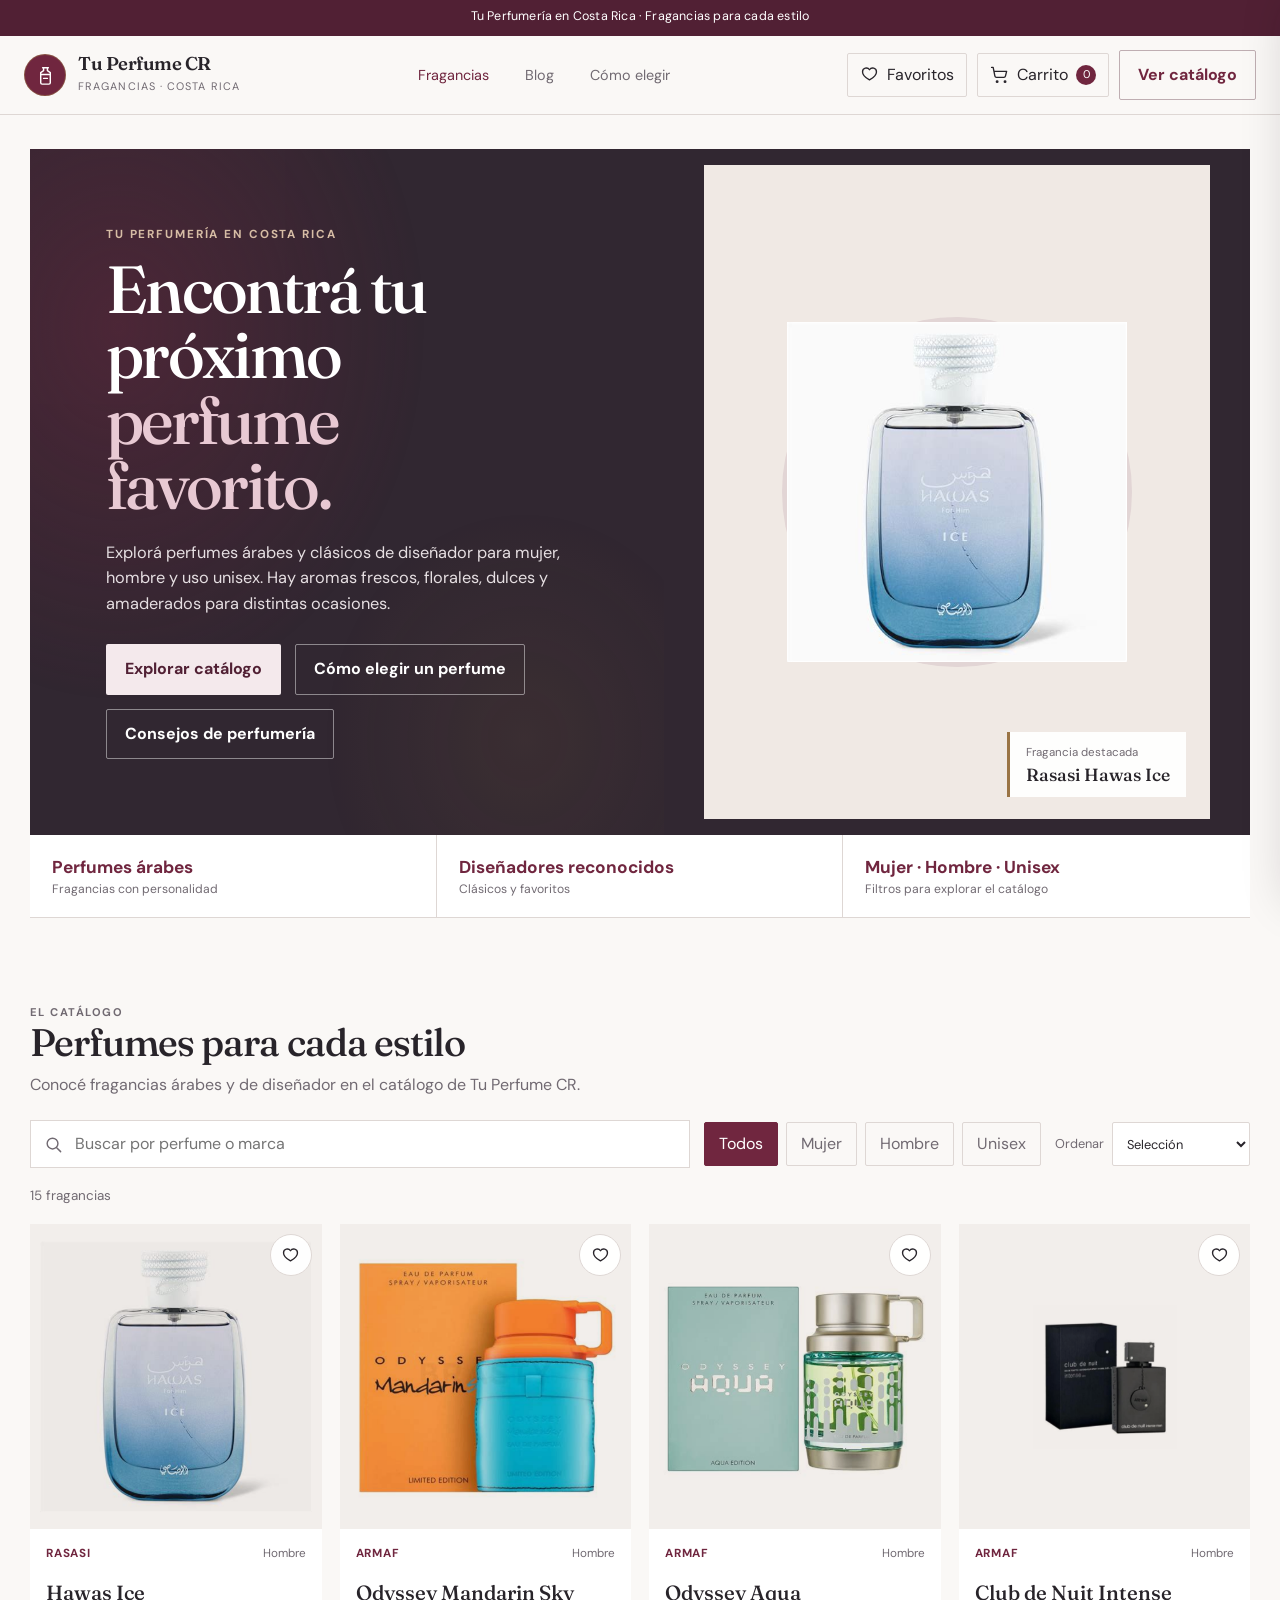
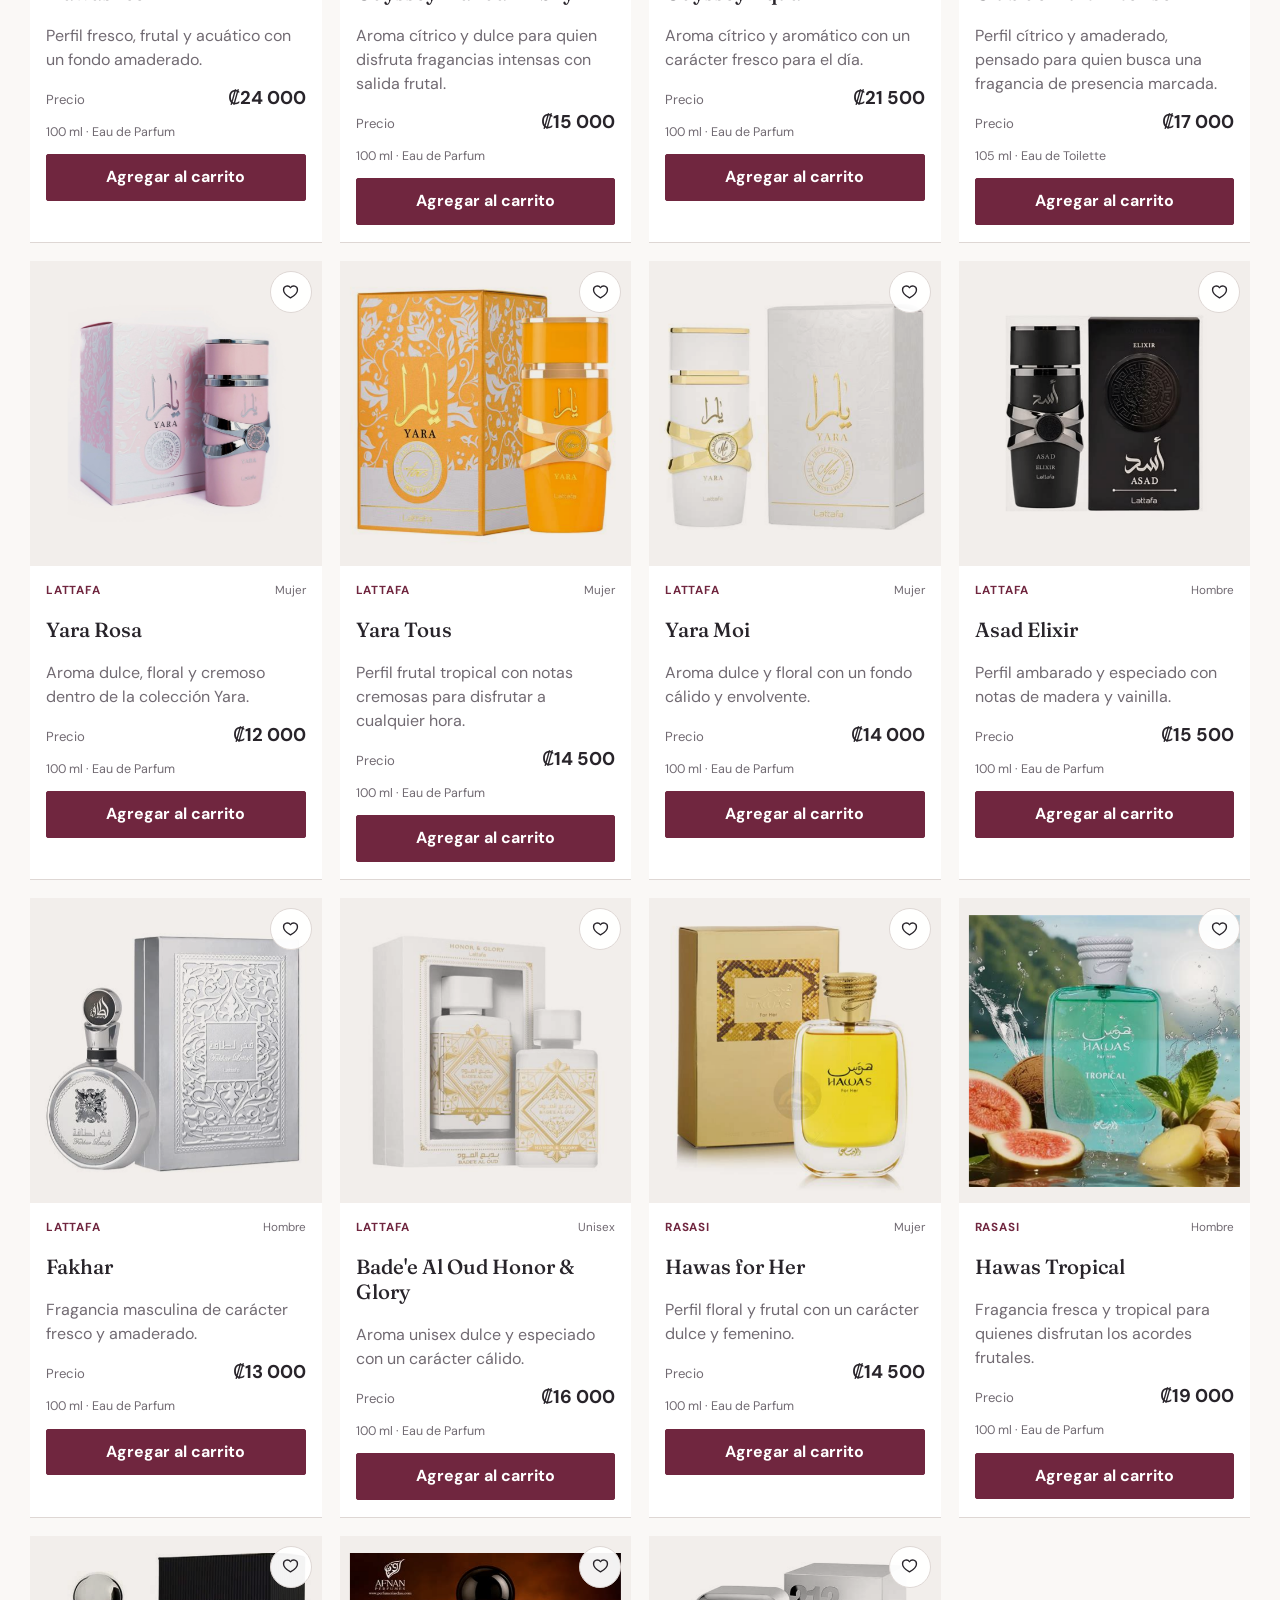
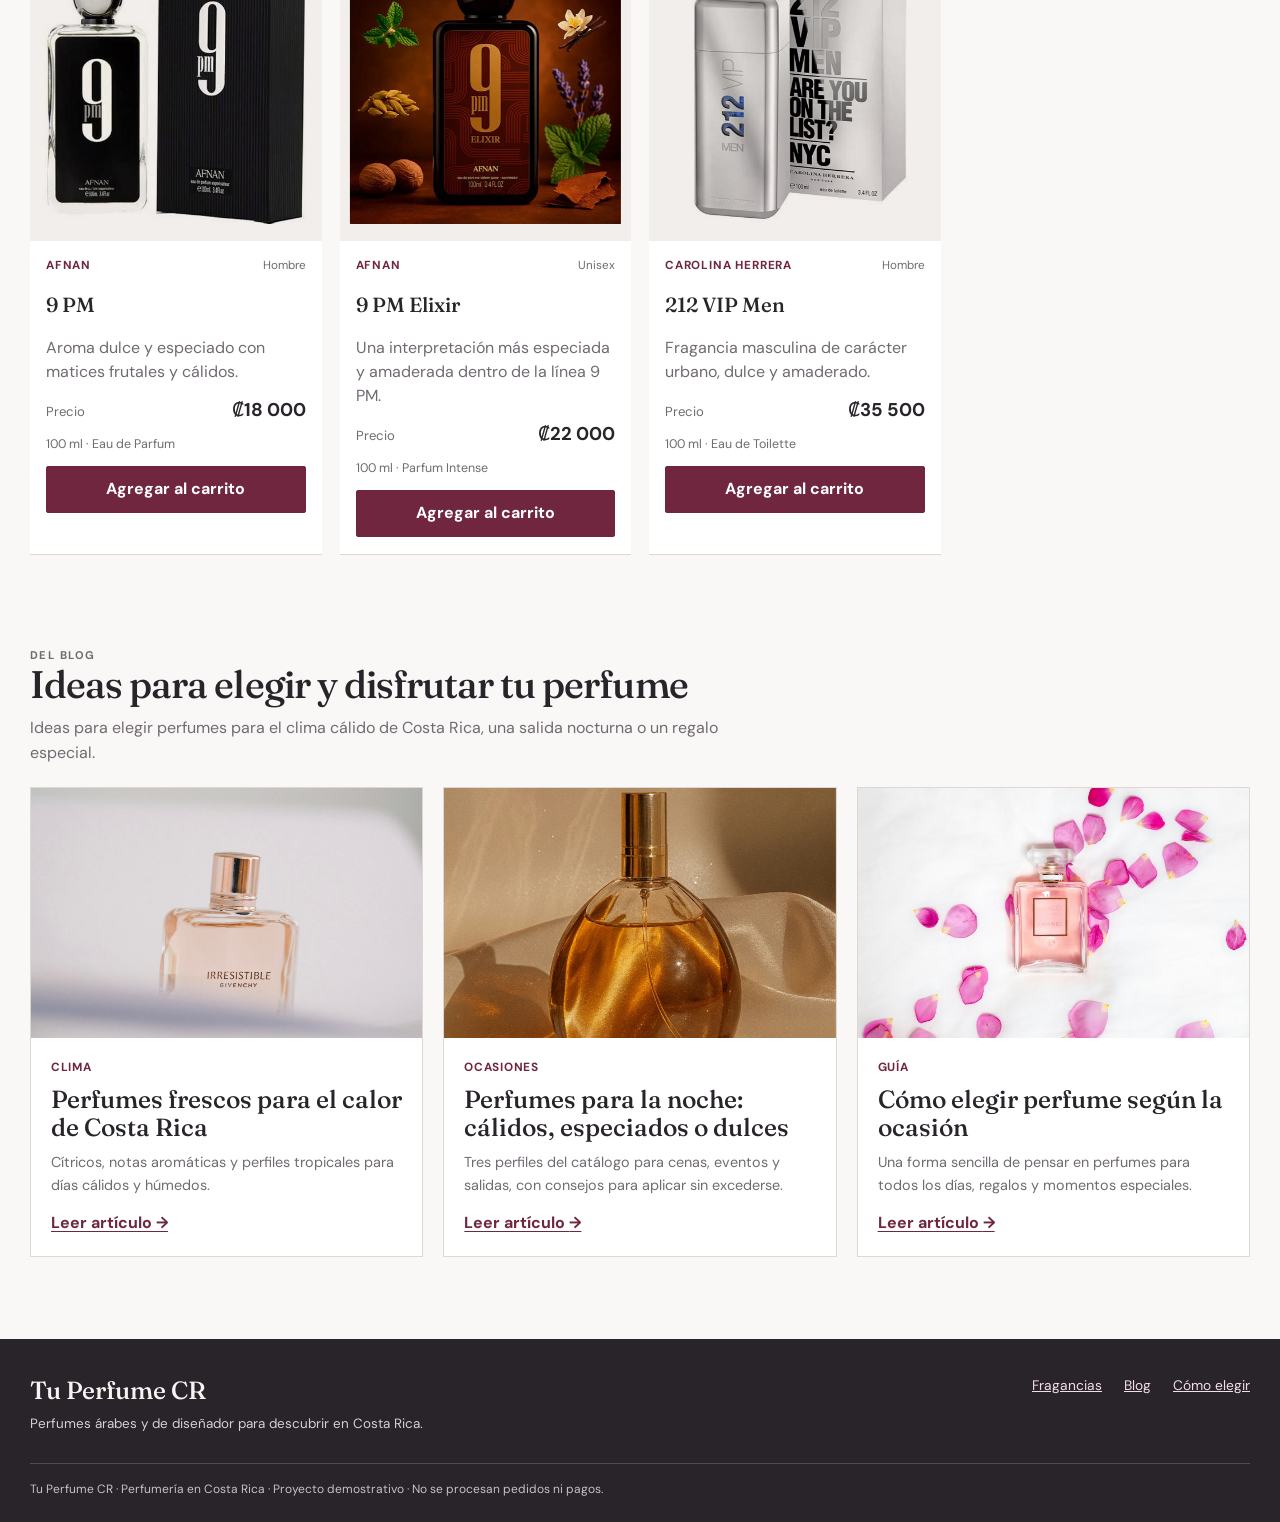
==== index.html @ ec6abf47 "Fix storefront dialog and cart interactions" ====
<!doctype html>
<html lang="es-CR">
<head>
  <meta charset="utf-8">
  <meta name="viewport" content="width=device-width, initial-scale=1">
  <meta name="theme-color" content="#312731">
  <meta name="description" content="Descubrí perfumes para mujer, hombre y unisex en Costa Rica. Explorá fragancias árabes y de diseñador para cada estilo y ocasión en Tu Perfume CR.">
  <meta name="robots" content="index,follow,max-image-preview:large">
  <link rel="canonical" href="https://tuperfumecr.labweb.top/">
  <link rel="icon" href="favicon.svg" type="image/svg+xml">
  <link rel="preconnect" href="https://fonts.googleapis.com">
  <link rel="preconnect" href="https://fonts.gstatic.com" crossorigin>
  <link rel="stylesheet" href="styles.css?v=20261019-6">
  <meta property="og:type" content="website">
  <meta property="og:locale" content="es_CR">
  <meta property="og:title" content="Perfumes en Costa Rica | Tu Perfume CR">
  <meta property="og:description" content="Descubrí perfumes árabes y de diseñador para mujer, hombre y unisex en Costa Rica.">
  <meta property="og:url" content="https://tuperfumecr.labweb.top/">
  <meta property="og:image" content="https://tuperfumecr.labweb.top/imagenes/perfumes/yara-rose.jpg">
  <meta name="twitter:card" content="summary_large_image">
  <title>Perfumes en Costa Rica | Tu Perfume CR — Perfumería</title>
  <script type="application/ld+json">
  {
    "@context": "https://schema.org",
    "@type": "WebSite",
    "name": "Tu Perfume CR",
    "url": "https://tuperfumecr.labweb.top/",
    "inLanguage": "es-CR",
    "description": "Catálogo de perfumes árabes y de diseñador para personas en Costa Rica."
  }
  </script>
</head>
<body>
<a class="skip-link" href="#mainContent">Saltar al contenido principal</a>
<div class="topbar">Tu Perfumería en Costa Rica · Fragancias para cada estilo</div>
<header class="site-header">
  <div class="header-inner">
    <a class="brand-lockup" href="index.html" aria-label="Tu Perfume CR, inicio">
      <span class="brand-mark" aria-hidden="true">
        <svg viewBox="0 0 24 24" fill="none" stroke="currentColor" stroke-width="1.5" stroke-linecap="round" stroke-linejoin="round"><path d="M9 4h6M10 4v3l-3 2v10.5c0 .8.7 1.5 1.5 1.5h7c.8 0 1.5-.7 1.5-1.5V9l-3-2V4"/><path d="M7 11h10M10 15h4"/></svg>
      </span>
      <span><span class="brand-name">Tu Perfume CR</span><span class="brand-caption">Fragancias · Costa Rica</span></span>
    </a>
    <nav class="main-nav" aria-label="Navegación principal">
      <a href="#catalogo" aria-current="page">Fragancias</a>
      <a href="#blog">Blog</a>
      <a href="guia.html">Cómo elegir</a>
    </nav>
    <div class="header-actions">
      <button class="icon-action" id="favoritesToggle" type="button" aria-label="Mostrar favoritos" aria-pressed="false" title="Mostrar favoritos" hidden>
        <svg viewBox="0 0 24 24" fill="none" stroke="currentColor" stroke-width="1.7" stroke-linecap="round" stroke-linejoin="round" aria-hidden="true"><path d="M20.8 8.7c0 5.1-8.8 10.1-8.8 10.1S3.2 13.8 3.2 8.7A4.8 4.8 0 0 1 12 6a4.8 4.8 0 0 1 8.8 2.7Z"/></svg>
        <span class="action-label">Favoritos</span>
      </button>
      <button class="icon-action" id="cartToggle" type="button" aria-label="Abrir carrito; 0 productos" aria-controls="cartDrawer" aria-expanded="false" hidden>
        <svg viewBox="0 0 24 24" fill="none" stroke="currentColor" stroke-width="1.7" stroke-linecap="round" stroke-linejoin="round" aria-hidden="true"><circle cx="9" cy="21" r="1"/><circle cx="19" cy="21" r="1"/><path d="M2 3h2l2.2 11.1a2 2 0 0 0 2 1.6h9.3a2 2 0 0 0 2-1.6L21 8H5"/></svg>
        <span class="action-label">Carrito</span><span class="cart-count" id="cartCount" aria-hidden="true">0</span>
      </button>
      <a class="button-outline header-catalog-link" href="#catalogo">Ver catálogo</a>
    </div>
  </div>
</header>

<main id="mainContent">
  <section class="hero container" aria-labelledby="heroTitle">
    <div class="hero-panel">
      <div class="hero-copy">
        <p class="eyebrow">Tu perfumería en Costa Rica</p>
        <h1 id="heroTitle">Encontrá tu próximo <span>perfume favorito.</span></h1>
        <p class="hero-description">Explorá perfumes árabes y clásicos de diseñador para mujer, hombre y uso unisex. Hay aromas frescos, florales, dulces y amaderados para distintas ocasiones.</p>
        <div class="hero-actions">
          <a class="button-primary" href="#catalogo">Explorar catálogo</a>
          <a class="button-quiet" href="guia.html">Cómo elegir un perfume</a>
          <a class="button-quiet" href="#blog">Consejos de perfumería</a>
        </div>
      </div>
      <figure class="hero-image">
        <img src="imagenes/perfumes/hawas-ice.jpg" alt="Frasco de perfume Rasasi Hawas Ice" width="680" height="714" fetchpriority="high">
        <figcaption><span>Fragancia destacada</span><strong>Rasasi Hawas Ice</strong></figcaption>
      </figure>
    </div>
    <div class="hero-facts" aria-label="Tipos de fragancias">
      <div class="hero-fact"><strong>Perfumes árabes</strong><span>Fragancias con personalidad</span></div>
      <div class="hero-fact"><strong>Diseñadores reconocidos</strong><span>Clásicos y favoritos</span></div>
      <div class="hero-fact"><strong>Mujer · Hombre · Unisex</strong><span>Filtros para explorar el catálogo</span></div>
    </div>
  </section>

  <section class="catalog container" id="catalogo" aria-labelledby="catalogTitle">
    <div class="section-heading">
      <div>
        <p class="section-kicker">El catálogo</p>
          <h2 id="catalogTitle">Perfumes para cada estilo</h2>
          <p>Conocé fragancias árabes y de diseñador en el catálogo de Tu Perfume CR.</p>
      </div>
    </div>
    <div class="catalog-controls" id="catalogControls" hidden>
      <label class="search-wrap" for="productSearch">
        <svg viewBox="0 0 24 24" fill="none" stroke="currentColor" stroke-width="1.8" stroke-linecap="round" aria-hidden="true"><circle cx="10.8" cy="10.8" r="6.8"/><path d="m16 16 5 5"/></svg>
        <input id="productSearch" type="search" autocomplete="off" placeholder="Buscar por perfume o marca">
      </label>
      <div class="filter-list" id="categoryFilters" role="group" aria-label="Filtrar por categoría">
        <button class="filter-button" type="button" data-category="Todos" aria-pressed="true">Todos</button>
        <button class="filter-button" type="button" data-category="Mujer" aria-pressed="false">Mujer</button>
        <button class="filter-button" type="button" data-category="Hombre" aria-pressed="false">Hombre</button>
        <button class="filter-button" type="button" data-category="Unisex" aria-pressed="false">Unisex</button>
      </div>
      <label class="sort-wrap" for="productSort">Ordenar
        <select id="productSort">
          <option value="featured">Selección</option>
          <option value="name">Nombre A–Z</option>
        </select>
      </label>
    </div>
    <p class="product-count" id="productCount" role="status" aria-live="polite" aria-atomic="true" tabindex="-1">15 fragancias</p>
    <div class="products-grid" id="productsGrid" aria-busy="false">
      <!-- El catálogo está disponible en el HTML inicial para carga rápida e indexación. -->
      <article class="product-card">
        <div class="product-visual">
          <img class="product-image" src="imagenes/perfumes/hawas-ice.jpg" alt="Perfume Hawas Ice de Rasasi" width="680" height="714" loading="lazy" decoding="async">
        </div>
        <div class="product-body">
          <div class="product-meta"><span class="product-brand">Rasasi</span><span>Hombre</span></div>
          <h3 class="product-name-static">Hawas Ice</h3>
          <p class="product-description">Perfil fresco, frutal y acuático con un fondo amaderado.</p>
          <p class="product-price"><span>Precio</span><strong>₡24 000</strong></p>

          <p class="product-spec">100 ml · Eau de Parfum</p>
        </div>
      </article>
      <article class="product-card">
        <div class="product-visual">
          <img class="product-image" src="imagenes/perfumes/odyssey-mandarin-sky.jpg" alt="Perfume Odyssey Mandarin Sky de Armaf" width="680" height="714" loading="lazy" decoding="async">
        </div>
        <div class="product-body">
          <div class="product-meta"><span class="product-brand">Armaf</span><span>Hombre</span></div>
          <h3 class="product-name-static">Odyssey Mandarin Sky</h3>
          <p class="product-description">Aroma cítrico y dulce para quien disfruta fragancias intensas con salida frutal.</p>
          <p class="product-price"><span>Precio</span><strong>₡15 000</strong></p>

          <p class="product-spec">100 ml · Eau de Parfum</p>
        </div>
      </article>
      <article class="product-card">
        <div class="product-visual">
          <img class="product-image" src="imagenes/perfumes/odyssey-aqua.jpg" alt="Perfume Odyssey Aqua de Armaf" width="680" height="714" loading="lazy" decoding="async">
        </div>
        <div class="product-body">
          <div class="product-meta"><span class="product-brand">Armaf</span><span>Hombre</span></div>
          <h3 class="product-name-static">Odyssey Aqua</h3>
          <p class="product-description">Aroma cítrico y aromático con un carácter fresco para el día.</p>
          <p class="product-price"><span>Precio</span><strong>₡21 500</strong></p>

          <p class="product-spec">100 ml · Eau de Parfum</p>
        </div>
      </article>
      <article class="product-card">
        <div class="product-visual">
          <img class="product-image" src="imagenes/perfumes/club-de-nuit-intense.jpg" alt="Perfume Club de Nuit Intense de Armaf" width="680" height="714" loading="lazy" decoding="async">
        </div>
        <div class="product-body">
          <div class="product-meta"><span class="product-brand">Armaf</span><span>Hombre</span></div>
          <h3 class="product-name-static">Club de Nuit Intense</h3>
          <p class="product-description">Perfil cítrico y amaderado, pensado para quien busca una fragancia de presencia marcada.</p>
          <p class="product-price"><span>Precio</span><strong>₡17 000</strong></p>

          <p class="product-spec">105 ml · Eau de Toilette</p>
        </div>
      </article>
      <article class="product-card">
        <div class="product-visual">
          <img class="product-image" src="imagenes/perfumes/yara-rose.jpg" alt="Perfume Yara Rosa de Lattafa" width="680" height="714" loading="lazy" decoding="async">
        </div>
        <div class="product-body">
          <div class="product-meta"><span class="product-brand">Lattafa</span><span>Mujer</span></div>
          <h3 class="product-name-static">Yara Rosa</h3>
          <p class="product-description">Aroma dulce, floral y cremoso dentro de la colección Yara.</p>
          <p class="product-price"><span>Precio</span><strong>₡12 000</strong></p>

          <p class="product-spec">100 ml · Eau de Parfum</p>
        </div>
      </article>
      <article class="product-card">
        <div class="product-visual">
          <img class="product-image" src="imagenes/perfumes/yara-tous.jpg" alt="Perfume Yara Tous de Lattafa" width="680" height="714" loading="lazy" decoding="async">
        </div>
        <div class="product-body">
          <div class="product-meta"><span class="product-brand">Lattafa</span><span>Mujer</span></div>
          <h3 class="product-name-static">Yara Tous</h3>
          <p class="product-description">Perfil frutal tropical con notas cremosas para disfrutar a cualquier hora.</p>
          <p class="product-price"><span>Precio</span><strong>₡14 500</strong></p>

          <p class="product-spec">100 ml · Eau de Parfum</p>
        </div>
      </article>
      <article class="product-card">
        <div class="product-visual">
          <img class="product-image" src="imagenes/perfumes/yara-moi.jpg" alt="Perfume Yara Moi de Lattafa" width="680" height="714" loading="lazy" decoding="async">
        </div>
        <div class="product-body">
          <div class="product-meta"><span class="product-brand">Lattafa</span><span>Mujer</span></div>
          <h3 class="product-name-static">Yara Moi</h3>
          <p class="product-description">Aroma dulce y floral con un fondo cálido y envolvente.</p>
          <p class="product-price"><span>Precio</span><strong>₡14 000</strong></p>

          <p class="product-spec">100 ml · Eau de Parfum</p>
        </div>
      </article>
      <article class="product-card">
        <div class="product-visual">
          <img class="product-image" src="imagenes/perfumes/asad-elixir.jpg" alt="Perfume Asad Elixir de Lattafa" width="680" height="714" loading="lazy" decoding="async">
        </div>
        <div class="product-body">
          <div class="product-meta"><span class="product-brand">Lattafa</span><span>Hombre</span></div>
          <h3 class="product-name-static">Asad Elixir</h3>
          <p class="product-description">Perfil ambarado y especiado con notas de madera y vainilla.</p>
          <p class="product-price"><span>Precio</span><strong>₡15 500</strong></p>

          <p class="product-spec">100 ml · Eau de Parfum</p>
        </div>
      </article>
      <article class="product-card">
        <div class="product-visual">
          <img class="product-image" src="imagenes/perfumes/fakhar-black.jpg" alt="Perfume Fakhar de Lattafa" width="680" height="714" loading="lazy" decoding="async">
        </div>
        <div class="product-body">
          <div class="product-meta"><span class="product-brand">Lattafa</span><span>Hombre</span></div>
          <h3 class="product-name-static">Fakhar</h3>
          <p class="product-description">Fragancia masculina de carácter fresco y amaderado.</p>
          <p class="product-price"><span>Precio</span><strong>₡13 000</strong></p>

          <p class="product-spec">100 ml · Eau de Parfum</p>
        </div>
      </article>
      <article class="product-card">
        <div class="product-visual">
          <img class="product-image" src="imagenes/perfumes/honor-and-glory.jpg" alt="Perfume Bade&#x27;e Al Oud Honor &amp; Glory de Lattafa" width="680" height="714" loading="lazy" decoding="async">
        </div>
        <div class="product-body">
          <div class="product-meta"><span class="product-brand">Lattafa</span><span>Unisex</span></div>
          <h3 class="product-name-static">Bade&#x27;e Al Oud Honor &amp; Glory</h3>
          <p class="product-description">Aroma unisex dulce y especiado con un carácter cálido.</p>
          <p class="product-price"><span>Precio</span><strong>₡16 000</strong></p>

          <p class="product-spec">100 ml · Eau de Parfum</p>
        </div>
      </article>
      <article class="product-card">
        <div class="product-visual">
          <img class="product-image" src="imagenes/perfumes/hawas-for-her.jpg" alt="Perfume Hawas for Her de Rasasi" width="680" height="714" loading="lazy" decoding="async">
        </div>
        <div class="product-body">
          <div class="product-meta"><span class="product-brand">Rasasi</span><span>Mujer</span></div>
          <h3 class="product-name-static">Hawas for Her</h3>
          <p class="product-description">Perfil floral y frutal con un carácter dulce y femenino.</p>
          <p class="product-price"><span>Precio</span><strong>₡14 500</strong></p>

          <p class="product-spec">100 ml · Eau de Parfum</p>
        </div>
      </article>
      <article class="product-card">
        <div class="product-visual">
          <img class="product-image" src="imagenes/perfumes/hawas-tropical.jpg" alt="Perfume Hawas Tropical de Rasasi" width="680" height="714" loading="lazy" decoding="async">
        </div>
        <div class="product-body">
          <div class="product-meta"><span class="product-brand">Rasasi</span><span>Hombre</span></div>
          <h3 class="product-name-static">Hawas Tropical</h3>
          <p class="product-description">Fragancia fresca y tropical para quienes disfrutan los acordes frutales.</p>
          <p class="product-price"><span>Precio</span><strong>₡19 000</strong></p>

          <p class="product-spec">100 ml · Eau de Parfum</p>
        </div>
      </article>
      <article class="product-card">
        <div class="product-visual">
          <img class="product-image" src="imagenes/perfumes/afnan-9pm.jpg" alt="Perfume 9 PM de Afnan" width="680" height="714" loading="lazy" decoding="async">
        </div>
        <div class="product-body">
          <div class="product-meta"><span class="product-brand">Afnan</span><span>Hombre</span></div>
          <h3 class="product-name-static">9 PM</h3>
          <p class="product-description">Aroma dulce y especiado con matices frutales y cálidos.</p>
          <p class="product-price"><span>Precio</span><strong>₡18 000</strong></p>

          <p class="product-spec">100 ml · Eau de Parfum</p>
        </div>
      </article>
      <article class="product-card">
        <div class="product-visual">
          <img class="product-image" src="imagenes/perfumes/afnan-9pm-elixir.jpg" alt="Perfume 9 PM Elixir de Afnan" width="680" height="714" loading="lazy" decoding="async">
        </div>
        <div class="product-body">
          <div class="product-meta"><span class="product-brand">Afnan</span><span>Unisex</span></div>
          <h3 class="product-name-static">9 PM Elixir</h3>
          <p class="product-description">Una interpretación más especiada y amaderada dentro de la línea 9 PM.</p>
          <p class="product-price"><span>Precio</span><strong>₡22 000</strong></p>

          <p class="product-spec">100 ml · Parfum Intense</p>
        </div>
      </article>
      <article class="product-card">
        <div class="product-visual">
          <img class="product-image" src="imagenes/perfumes/212-vip-men.jpg" alt="Perfume 212 VIP Men de Carolina Herrera" width="680" height="714" loading="lazy" decoding="async">
        </div>
        <div class="product-body">
          <div class="product-meta"><span class="product-brand">Carolina Herrera</span><span>Hombre</span></div>
          <h3 class="product-name-static">212 VIP Men</h3>
          <p class="product-description">Fragancia masculina de carácter urbano, dulce y amaderado.</p>
          <p class="product-price"><span>Precio</span><strong>₡35 500</strong></p>

          <p class="product-spec">100 ml · Eau de Toilette</p>
        </div>
      </article>
    </div>
  </section>

  <section class="blog-index container" id="blog" aria-labelledby="blogTitle">
    <div class="section-heading">
      <div>
        <p class="section-kicker">Del blog</p>
        <h2 id="blogTitle">Ideas para elegir y disfrutar tu perfume</h2>
        <p>Ideas para elegir perfumes para el clima cálido de Costa Rica, una salida nocturna o un regalo especial.</p>
      </div>
    </div>
    <div class="blog-grid">
      <article class="blog-card">
        <a class="blog-card-image blog-card-image--fresh" href="articulos/perfumes-para-el-calor.html">
          <img src="imagenes/blog/perfume-fresco.jpg" alt="Frasco claro de perfume en una composición luminosa" width="1400" height="1867" loading="lazy">
        </a>
        <div class="blog-card-copy">
          <p class="article-meta">Clima</p>
          <h3><a href="articulos/perfumes-para-el-calor.html">Perfumes frescos para el calor de Costa Rica</a></h3>
          <p>Cítricos, notas aromáticas y perfiles tropicales para días cálidos y húmedos.</p>
          <a class="text-link" href="articulos/perfumes-para-el-calor.html">Leer artículo <span aria-hidden="true">→</span></a>
        </div>
      </article>
      <article class="blog-card">
        <a class="blog-card-image blog-card-image--night" href="articulos/perfumes-para-la-noche.html">
          <img src="imagenes/blog/perfume-noche.jpg" alt="Frasco de perfume ámbar sobre una tela dorada" width="1400" height="2488" loading="lazy">
        </a>
        <div class="blog-card-copy">
          <p class="article-meta">Ocasiones</p>
          <h3><a href="articulos/perfumes-para-la-noche.html">Perfumes para la noche: cálidos, especiados o dulces</a></h3>
          <p>Tres perfiles del catálogo para cenas, eventos y salidas, con consejos para aplicar sin excederse.</p>
          <a class="text-link" href="articulos/perfumes-para-la-noche.html">Leer artículo <span aria-hidden="true">→</span></a>
        </div>
      </article>
      <article class="blog-card">
        <a class="blog-card-image" href="articulos/perfume-segun-la-ocasion.html">
          <img src="imagenes/blog/perfume-ocasion.jpg" alt="Frasco rosado de perfume Chanel Coco rodeado de pétalos" width="1400" height="1019" loading="lazy">
        </a>
        <div class="blog-card-copy">
          <p class="article-meta">Guía</p>
          <h3><a href="articulos/perfume-segun-la-ocasion.html">Cómo elegir perfume según la ocasión</a></h3>
          <p>Una forma sencilla de pensar en perfumes para todos los días, regalos y momentos especiales.</p>
          <a class="text-link" href="articulos/perfume-segun-la-ocasion.html">Leer artículo <span aria-hidden="true">→</span></a>
        </div>
      </article>
    </div>
  </section>

</main>

<footer class="site-footer">
  <div class="container">
    <div class="footer-inner">
      <div>
        <h2 class="footer-title">Tu Perfume CR</h2>
        <p>Perfumes árabes y de diseñador para descubrir en Costa Rica.</p>
      </div>
      <nav class="footer-links" aria-label="Enlaces del pie de página">
        <a href="#catalogo">Fragancias</a>
        <a href="#blog">Blog</a>
        <a href="guia.html">Cómo elegir</a>
      </nav>
    </div>
    <div class="footer-bottom">Tu Perfume CR · Perfumería en Costa Rica · Proyecto demostrativo · No se procesan pedidos ni pagos.</div>
  </div>
</footer>

<button class="backdrop" id="drawerBackdrop" type="button" aria-label="Cerrar carrito" hidden></button>
<aside class="cart-drawer" id="cartDrawer" role="dialog" aria-modal="true" aria-labelledby="cartTitle" aria-hidden="true" inert tabindex="-1">
  <div class="drawer-head">
    <h2 id="cartTitle">Tu carrito</h2>
    <button class="close-button" id="cartClose" type="button" aria-label="Cerrar carrito">
      <svg viewBox="0 0 24 24" fill="none" stroke="currentColor" stroke-width="1.8" stroke-linecap="round" aria-hidden="true"><path d="m6 6 12 12M18 6 6 18"/></svg>
    </button>
  </div>
  <div class="drawer-body" id="cartBody"></div>
  <div class="drawer-foot">
    <div class="total-row"><span>Subtotal</span><strong id="cartTotal">₡0</strong></div>
    <button class="checkout-button" id="checkoutButton" type="button" disabled>Continuar al pago</button>
  </div>
</aside>

<dialog class="checkout-dialog" id="checkoutDialog" aria-labelledby="checkoutTitle" aria-describedby="checkoutNotice">
  <div class="checkout-shell">
    <button class="close-button checkout-close" id="checkoutClose" type="button" aria-label="Volver al carrito">
      <svg viewBox="0 0 24 24" fill="none" stroke="currentColor" stroke-width="1.8" stroke-linecap="round" aria-hidden="true"><path d="m6 6 12 12M18 6 6 18"/></svg>
    </button>
    <p class="section-kicker">Resumen</p>
    <h2 id="checkoutTitle">Tu selección</h2>
    <ul class="checkout-summary" id="checkoutSummary"></ul>
    <div class="total-row checkout-total"><span>Total</span><strong id="checkoutTotal">₡0</strong></div>
    <p class="checkout-notice" id="checkoutNotice">Proyecto demostrativo · No se procesan pedidos ni pagos.</p>
    <button class="add-button" id="checkoutReturn" type="button">Volver al carrito</button>
  </div>
</dialog>

<dialog class="product-dialog" id="productDialog" aria-labelledby="dialogName" aria-describedby="dialogDescription">
  <button class="close-button dialog-close" id="dialogClose" type="button" aria-label="Cerrar detalles">
    <svg viewBox="0 0 24 24" fill="none" stroke="currentColor" stroke-width="1.8" stroke-linecap="round" aria-hidden="true"><path d="m6 6 12 12M18 6 6 18"/></svg>
  </button>
  <div class="dialog-shell">
    <div class="dialog-photo"><img id="dialogImage" src="" alt="" width="680" height="714"></div>
    <div class="dialog-copy">
      <p class="dialog-kicker" id="dialogBrand"></p>
      <h2 id="dialogName"></h2>
      <p class="dialog-spec" id="dialogSpecs"></p>
      <p class="dialog-description" id="dialogDescription"></p>
      <p class="dialog-price-label">Precio</p>
      <p class="dialog-price" id="dialogPrice"></p>
      <button class="add-button" id="dialogAdd" type="button">Agregar al carrito</button>
    </div>
  </div>
</dialog>
<div class="toast" id="toast" role="status" aria-live="polite" aria-atomic="true"></div>
<script src="app.js?v=20261019-4" defer></script>
</body>
</html>
---- styles.css ----
@import url('https://fonts.googleapis.com/css2?family=DM+Sans:wght@400;500;600;700&family=Fraunces:opsz,wght@9..144,500;9..144,600&display=swap');

:root {
  color-scheme: light;
  --ink: #28242a;
  --muted: #716a72;
  --paper: #faf8f6;
  --surface: #ffffff;
  --surface-soft: #f2eeeb;
  --wine: #70263f;
  --wine-deep: #512034;
  --rose: #eadde1;
  --brass: #9a7445;
  --line: #ded7d4;
  --focus: #c77b3b;
  --success: #315e4d;
  --shadow: 0 16px 45px rgba(40, 36, 42, .09);
  --font-body: 'DM Sans', sans-serif;
  --font-display: 'Fraunces', Georgia, serif;
  font-family: var(--font-body);
  color: var(--ink);
  background: var(--paper);
  font-synthesis: none;
  text-rendering: optimizeLegibility;
}

* { box-sizing: border-box; }
html { scroll-behavior: smooth; scroll-padding-top: 110px; }
body { margin: 0; min-width: 320px; font-size: 16px; line-height: 1.55; }
body.dialog-open { overflow: hidden; }
img { display: block; max-width: 100%; }
button, input, select { font: inherit; }
a { color: inherit; }
button { color: inherit; }
[hidden] { display: none !important; }

.skip-link {
  position: fixed; z-index: 2000; top: 8px; left: 8px;
  padding: 12px 16px; background: var(--ink); color: #fff;
  transform: translateY(-160%); border-radius: 4px;
}
.skip-link:focus { transform: translateY(0); }
:focus-visible { outline: 3px solid var(--focus); outline-offset: 3px; }

.topbar {
  min-height: 36px; padding: 7px 20px; background: var(--wine-deep); color: #fff;
  text-align: center; font-size: .78rem; letter-spacing: .015em;
}
.site-header {
  position: sticky; top: 0; z-index: 30; background: rgba(250, 248, 246, .97);
  border-bottom: 1px solid var(--line); backdrop-filter: blur(12px);
}
.header-inner {
  width: min(1280px, calc(100% - 48px)); min-height: 78px; margin: 0 auto;
  display: flex; align-items: center; justify-content: space-between; gap: 24px;
}
.brand-lockup { display: inline-flex; align-items: center; gap: 12px; text-decoration: none; flex: 0 0 auto; }
.brand-mark {
  width: 42px; height: 42px; display: grid; place-items: center; border-radius: 50%;
  color: #fff; background: var(--wine); border: 1px solid rgba(154, 116, 69, .55);
}
.brand-mark svg { width: 23px; height: 23px; }
.brand-name { display: block; font: 600 1.16rem/1 var(--font-display); letter-spacing: -.025em; }
.brand-caption { display: block; margin-top: 5px; color: var(--muted); font-size: .68rem; letter-spacing: .1em; text-transform: uppercase; }
.main-nav { display: flex; align-items: center; justify-content: center; gap: clamp(14px, 3vw, 36px); }
.main-nav a { color: var(--muted); text-decoration: none; font-size: .9rem; }
.main-nav a:hover, .main-nav a[aria-current="page"] { color: var(--wine); }
.header-actions { display: flex; align-items: center; gap: 10px; flex: 0 0 auto; }
.icon-action {
  min-height: 44px; min-width: 44px; display: inline-flex; align-items: center; justify-content: center;
  gap: 8px; padding: 8px 12px; background: transparent; border: 1px solid var(--line);
  border-radius: 2px; cursor: pointer; transition: background-color .18s ease, border-color .18s ease;
}
.icon-action:hover { background: var(--surface-soft); border-color: #c7b9bd; }
.icon-action svg { width: 19px; height: 19px; flex: 0 0 auto; }
.cart-count { min-width: 20px; height: 20px; display: inline-grid; place-items: center; border-radius: 50%; background: var(--wine); color: #fff; font-size: .7rem; line-height: 1; }

main { min-height: 60vh; }
.container { width: min(1220px, calc(100% - 48px)); margin-inline: auto; }
.hero { padding: 34px 0 0; }
.hero-panel {
  min-height: 440px; display: grid; grid-template-columns: minmax(0, 1.04fr) minmax(340px, .96fr);
  overflow: hidden; background: #312731; color: #fff;
}
.hero-copy { position: relative; isolation: isolate; align-self: center; max-width: 650px; padding: clamp(34px, 6vw, 76px); }
.hero-copy::before {
  content: ''; position: absolute; z-index: -1; inset: 0; pointer-events: none;
  background:
    radial-gradient(ellipse 64% 72% at 14% 26%, rgba(112, 38, 63, .52), transparent 76%),
    radial-gradient(ellipse 42% 44% at 78% 86%, rgba(154, 116, 69, .12), transparent 78%);
  opacity: .82;
}
@keyframes hero-glow-arrive {
  from { opacity: .38; transform: translate3d(-7px, 2px, 0); }
  to { opacity: .82; transform: translate3d(0, 0, 0); }
}
@media (prefers-reduced-motion: no-preference) {
  .hero-copy::before { animation: hero-glow-arrive 3.8s cubic-bezier(.2, .65, .35, 1) 1 both; }
}
@media (prefers-reduced-motion: reduce) {
  .hero-copy::before { animation: none; opacity: .82; transform: none; }
}
.eyebrow { margin: 0 0 14px; color: #d7bda5; font-size: .73rem; font-weight: 700; letter-spacing: .16em; text-transform: uppercase; }
.hero h1, .page-hero h1 { max-width: 11ch; margin: 0; font: 500 clamp(2.8rem, 5.2vw, 5.1rem)/.98 var(--font-display); letter-spacing: -.04em; }
.hero h1 span { color: #e8c9d3; }
.hero-description { max-width: 49ch; margin: 22px 0 0; color: #e6dfe2; font-size: 1.02rem; }
.hero-actions { display: flex; flex-wrap: wrap; align-items: center; gap: 14px; margin-top: 28px; }
.button-primary, .button-quiet, .button-outline {
  min-height: 48px; display: inline-flex; align-items: center; justify-content: center; gap: 9px;
  padding: 12px 18px; border: 1px solid transparent; border-radius: 2px; text-decoration: none;
  font-weight: 700; cursor: pointer; transition: background-color .18s ease, color .18s ease, border-color .18s ease;
}
.button-primary { background: #f4e9ec; color: var(--wine-deep); }
.button-primary:hover { background: #fff; }
.button-quiet { color: #fff; background: transparent; border-color: rgba(255,255,255,.45); }
.button-quiet:hover { background: rgba(255,255,255,.09); border-color: #fff; }
.button-outline { background: transparent; color: var(--wine); border-color: #bfaeb2; }
.button-outline:hover { background: var(--rose); border-color: var(--wine); }
.hero-image {
  min-height: 440px; position: relative; display: grid; place-items: center; padding: 30px;
  background: #f0e9e4;
}
.hero-image::before { content: ''; position: absolute; width: min(74%, 350px); aspect-ratio: 1; border-radius: 50%; background: #e2d5d5; }
.hero-image img { position: relative; z-index: 1; width: min(78%, 360px); height: 340px; object-fit: contain; }
.hero-image figcaption {
  position: absolute; z-index: 2; right: 24px; bottom: 22px; max-width: 240px;
  padding: 12px 16px; background: rgba(255,255,255,.94); color: var(--ink); border-left: 3px solid var(--brass);
}
.hero-image figcaption span { display: block; color: var(--muted); font-size: .72rem; }
.hero-image figcaption strong { display: block; margin-top: 2px; font: 500 1.1rem/1.2 var(--font-display); }
.hero-facts {
  display: grid; grid-template-columns: repeat(3, 1fr); border-bottom: 1px solid var(--line);
  background: var(--surface); margin-bottom: 58px;
}
.hero-fact { min-height: 82px; display: flex; flex-direction: column; justify-content: center; padding: 15px 22px; border-right: 1px solid var(--line); }
.hero-fact:last-child { border-right: 0; }
.hero-fact strong { color: var(--wine); font-size: 1.08rem; }
.hero-fact span { color: var(--muted); font-size: .76rem; }

.catalog { padding: 18px 0 82px; }
.blog-index { padding: 0 0 82px; }
.blog-grid { display: grid; grid-template-columns: repeat(3, minmax(0, 1fr)); gap: 20px; }
.blog-card { min-width: 0; background: var(--surface); border: 1px solid var(--line); }
.blog-card-image { display: block; width: 100%; height: 250px; overflow: hidden; background: var(--surface-soft); }
.blog-card-image img { display: block; width: 100%; height: 100%; object-fit: cover; object-position: center; }
.blog-card-image--fresh img { object-position: center 58%; }
.blog-card-image--night img { object-position: center 44%; }
.blog-card-copy { padding: 20px; }
.article-meta { margin: 0 0 9px; color: var(--wine); font-size: .74rem; font-weight: 700; letter-spacing: .06em; text-transform: uppercase; }
.blog-card h3 { margin: 0; font: 500 1.55rem/1.12 var(--font-display); }
.blog-card h3 a { color: var(--ink); text-decoration: none; }
.blog-card h3 a:hover { color: var(--wine); text-decoration: underline; text-underline-offset: 3px; }
.blog-card-copy > p:not(.article-meta) { margin: 10px 0 15px; color: var(--muted); font-size: .9rem; }
.text-link { color: var(--wine); font-weight: 700; text-decoration-thickness: 1px; text-underline-offset: 3px; }
.article-hero-photo { display: grid; justify-items: center; margin: 0 0 32px; overflow: hidden; background: var(--surface-soft); }
.article-hero-photo img { display: block; width: auto; height: auto; max-width: 100%; max-height: min(68vh, 520px); margin-inline: auto; object-fit: contain; }
.article-hero-photo figcaption { width: 100%; padding: 8px 12px; color: var(--muted); font-size: .75rem; line-height: 1.4; }
.article-hero-photo figcaption a { color: var(--wine); }
.article-body { max-width: 780px; }
.article-body .article-lead { margin: 0 0 30px; color: var(--muted); font-size: 1.15rem; line-height: 1.65; }
.article-body .recommendation { margin: 20px 0; padding: 18px 20px; background: var(--surface); border-left: 3px solid var(--brass); }
.article-body .recommendation h3 { margin: 0 0 7px; font: 500 1.4rem/1.2 var(--font-display); }
.article-body .recommendation p { margin: 0; color: #514b52; }
.article-body .editorial-note { padding: 16px 18px; background: #f0e8e6; color: #514c51; }
.section-heading { display: flex; align-items: end; justify-content: space-between; gap: 24px; margin-bottom: 22px; }
.section-heading h2, .content-section h2 { margin: 0; font: 500 clamp(2rem, 3vw, 2.9rem)/1.08 var(--font-display); letter-spacing: -.025em; }
.section-heading p { max-width: 64ch; margin: 10px 0 0; color: var(--muted); }
.section-kicker { margin: 0 0 8px; color: var(--wine); font-size: .7rem; font-weight: 700; letter-spacing: .13em; text-transform: uppercase; }
.catalog-controls { display: grid; grid-template-columns: minmax(230px, 1fr) auto auto; align-items: center; gap: 14px; margin-bottom: 18px; }
.catalog-controls[hidden], .icon-action[hidden] { display: none !important; }
.search-wrap { min-height: 48px; display: flex; align-items: center; gap: 10px; padding: 0 13px; background: var(--surface); border: 1px solid var(--line); }
.search-wrap svg { width: 19px; height: 19px; color: var(--muted); flex: 0 0 auto; }
.search-wrap input { width: 100%; min-width: 0; border: 0; outline: 0; background: transparent; color: var(--ink); }
.search-wrap input:focus-visible { outline: none; }
.filter-list { display: flex; flex-wrap: wrap; align-items: center; gap: 8px; }
.filter-button {
  min-height: 44px; padding: 9px 14px; background: transparent; border: 1px solid var(--line);
  border-radius: 2px; color: var(--muted); cursor: pointer;
}
.filter-button:hover { color: var(--wine); border-color: #beaab0; }
.filter-button[aria-pressed="true"] { background: var(--wine); color: #fff; border-color: var(--wine); }
.filter-button svg { width: 17px; height: 17px; vertical-align: -4px; margin-right: 3px; }
.sort-wrap { display: flex; align-items: center; gap: 8px; color: var(--muted); font-size: .8rem; white-space: nowrap; }
.sort-wrap select { min-height: 44px; max-width: 175px; padding: 7px 30px 7px 10px; background: var(--surface); color: var(--ink); border: 1px solid var(--line); border-radius: 2px; }
.product-count { min-height: 24px; margin: 0 0 14px; color: var(--muted); font-size: .84rem; }
.products-grid { display: grid; grid-template-columns: repeat(4, minmax(0, 1fr)); gap: 18px; }
.product-card { min-width: 0; background: var(--surface); border-bottom: 1px solid var(--line); transition: box-shadow .2s ease, transform .2s ease; }
.product-card:hover { transform: translateY(-3px); box-shadow: var(--shadow); }
.product-visual { position: relative; background: var(--surface-soft); overflow: hidden; }
.product-image-button { width: 100%; display: block; padding: 10px; border: 0; background: transparent; cursor: pointer; }
.product-image { width: 100%; height: auto; aspect-ratio: 1 / 1.05; object-fit: contain; mix-blend-mode: multiply; }
.image-fallback { min-height: 230px; display: grid; place-items: center; color: var(--muted); text-align: center; font: 500 1.35rem/1.2 var(--font-display); }
.favorite-button {
  position: absolute; top: 10px; right: 10px; width: 42px; height: 42px; display: grid; place-items: center;
  border: 1px solid var(--line); border-radius: 50%; background: rgba(255,255,255,.95); cursor: pointer;
}
.favorite-button svg { width: 19px; height: 19px; }
.favorite-button[aria-pressed="true"] { color: var(--wine); border-color: #b78694; background: #f4e8ec; }
.favorite-button[aria-pressed="true"] svg { fill: var(--wine); }
.product-body { padding: 15px 16px 17px; }
.product-meta { display: flex; flex-wrap: wrap; justify-content: space-between; gap: 8px; color: var(--muted); font-size: .73rem; }
.product-brand { color: var(--wine); font-weight: 700; letter-spacing: .07em; text-transform: uppercase; }
.product-name-button { display: block; width: 100%; margin: 7px 0 4px; padding: 0; text-align: left; background: transparent; border: 0; font: 500 1.28rem/1.2 var(--font-display); cursor: pointer; }
.product-name-static { margin: 7px 0 4px; font: 500 1.28rem/1.2 var(--font-display); }
.product-name-button:hover { color: var(--wine); }
.product-description { min-height: 48px; margin: 0; color: var(--muted); font-size: 1rem; line-height: 1.5; }
.product-price { display: flex; align-items: baseline; justify-content: space-between; gap: 10px; margin: 12px 0 0; color: var(--muted); font-size: .82rem; }
.product-price strong { color: var(--ink); font-size: 1.16rem; font-variant-numeric: tabular-nums; }
.product-spec { margin: 10px 0 0; color: var(--muted); font-size: .78rem; }
.card-actions { display: grid; grid-template-columns: 1fr; gap: 8px; margin-top: 12px; }
.add-button { min-height: 46px; width: 100%; padding: 10px 12px; background: var(--wine); color: #fff; border: 1px solid var(--wine); border-radius: 2px; font-weight: 700; cursor: pointer; }
.add-button:hover { background: var(--wine-deep); }
.empty-state { grid-column: 1 / -1; padding: 40px 22px; background: var(--surface); border: 1px solid var(--line); text-align: center; }
.empty-state h3 { margin: 0; font: 500 1.7rem var(--font-display); }
.empty-state p { max-width: 48ch; margin: 8px auto 0; color: var(--muted); }


.page-hero { padding: 62px 0 44px; background: #312731; color: #fff; }
.page-hero h1 { max-width: 15ch; font-size: clamp(2.6rem, 4.7vw, 4.3rem); }
.page-hero .hero-description { max-width: 66ch; }
.guide-content { padding: 48px 0 84px; }
.guide-layout { display: grid; grid-template-columns: minmax(0, 760px) minmax(220px, 1fr); align-items: start; gap: 62px; }
.content-section { padding: 0 0 30px; margin-bottom: 30px; border-bottom: 1px solid var(--line); }
.content-section h2 { margin-bottom: 14px; font-size: 2rem; }
.content-section h3 { margin: 24px 0 8px; font: 500 1.35rem var(--font-display); }
.content-section p, .content-section li { color: #514b52; }
.content-section ul { padding-left: 21px; }
.content-section a { color: var(--wine); }
.info-aside { position: sticky; top: 110px; padding: 22px; background: var(--surface); border-top: 3px solid var(--brass); }
.info-aside h2 { margin: 0 0 9px; font: 500 1.5rem var(--font-display); }
.info-aside p, .info-aside li { color: var(--muted); font-size: .86rem; }
.info-aside a { color: var(--wine); }
.concentration-table { width: 100%; border-collapse: collapse; margin: 18px 0; background: var(--surface); }
.concentration-table th, .concentration-table td { padding: 13px; border: 1px solid var(--line); text-align: left; vertical-align: top; }
.concentration-table th { background: var(--surface-soft); }
.concentration-table td { color: #514b52; }

.site-footer { padding: 36px 0 24px; background: #29232a; color: #f8f3f2; }
.footer-inner { display: grid; grid-template-columns: 1.2fr 1fr; gap: 30px; }
.footer-title { margin: 0; font: 500 1.55rem var(--font-display); }
.footer-inner p { max-width: 65ch; margin: 9px 0 0; color: #d8cfd4; font-size: .84rem; }
.footer-links { display: flex; align-items: start; justify-content: end; flex-wrap: wrap; gap: 10px 22px; }
.footer-links a { color: #f2dfe5; font-size: .86rem; }
.footer-bottom { margin-top: 28px; padding-top: 16px; border-top: 1px solid rgba(255,255,255,.18); color: #c9c0c5; font-size: .75rem; }

.backdrop { position: fixed; z-index: 70; inset: 0; background: rgba(29, 24, 29, .55); opacity: 0; transition: opacity .2s ease; }
.backdrop.visible { opacity: 1; }
.cart-drawer {
  position: fixed; z-index: 80; top: 0; right: 0; bottom: 0; width: min(480px, 100%);
  display: flex; flex-direction: column; background: var(--paper); box-shadow: -15px 0 45px rgba(20,15,20,.18);
  transform: translateX(105%); transition: transform .24s ease; outline: none;
}
.cart-drawer.open { transform: translateX(0); }
.drawer-head { min-height: 76px; display: flex; align-items: center; justify-content: space-between; gap: 14px; padding: 14px 20px; border-bottom: 1px solid var(--line); }
.drawer-head h2 { margin: 0; font: 500 1.7rem var(--font-display); }
.drawer-body { flex: 1; overflow-y: auto; padding: 14px 20px; }
.drawer-empty { padding: 35px 6px; color: var(--muted); text-align: center; }
.drawer-empty strong { display: block; margin-bottom: 6px; color: var(--ink); font: 500 1.45rem var(--font-display); }
.drawer-empty span { display: block; }
.cart-line { display: grid; grid-template-columns: 72px 1fr auto; gap: 12px; align-items: center; padding: 13px 0; border-bottom: 1px solid var(--line); }
.cart-line img { width: 72px; height: 84px; object-fit: contain; background: var(--surface); }
.cart-line-name { display: block; font: 500 1.08rem/1.15 var(--font-display); }
.cart-line-meta, .cart-line-price { display: block; color: var(--muted); font-size: .76rem; }
.qty-controls { display: inline-flex; align-items: center; gap: 5px; margin-top: 7px; }
.qty-controls button { width: 36px; height: 36px; background: var(--surface); border: 1px solid var(--line); cursor: pointer; }
.qty-controls button:disabled { cursor: not-allowed; opacity: .55; }
.qty-value { min-width: 28px; text-align: center; font-variant-numeric: tabular-nums; }
.remove-line { width: 38px; height: 38px; background: transparent; border: 0; color: var(--wine); font-size: 1.25rem; cursor: pointer; }
.drawer-foot { padding: 18px 20px 22px; border-top: 1px solid var(--line); background: var(--surface); }
.total-row { display: flex; align-items: baseline; justify-content: space-between; gap: 15px; font-size: .94rem; }
.total-row strong { font-size: 1.25rem; font-variant-numeric: tabular-nums; }
.checkout-button { min-height: 48px; width: 100%; margin-top: 14px; color: #fff; background: var(--wine); border: 1px solid var(--wine); cursor: pointer; font-weight: 700; }
.checkout-button:hover:not(:disabled) { background: var(--wine-deep); }
.checkout-button:disabled { color: #645d64; background: #e4dfdd; border-color: #d1c9c8; cursor: not-allowed; }
.checkout-dialog { width: min(540px, calc(100% - 28px)); max-width: 540px; max-height: min(85vh, 720px); overflow-y: auto; padding: 0; border: 0; background: var(--paper); color: var(--ink); box-shadow: 0 25px 90px rgba(16,12,16,.28); }
.checkout-dialog::backdrop { background: rgba(29, 24, 29, .63); }
.checkout-shell { position: relative; padding: 34px; }
.checkout-close { position: absolute; top: 12px; right: 12px; }
.checkout-shell .section-kicker { margin-top: 5px; }
.checkout-shell h2 { margin: 0 50px 18px 0; font: 500 2rem/1.1 var(--font-display); }
.checkout-summary { display: grid; gap: 10px; margin: 0; padding: 0; list-style: none; }
.checkout-line { display: flex; align-items: baseline; justify-content: space-between; gap: 16px; padding-bottom: 8px; border-bottom: 1px solid var(--line); font-size: .9rem; }
.checkout-line span { min-width: 0; overflow-wrap: anywhere; }
.checkout-line strong { white-space: nowrap; font-variant-numeric: tabular-nums; }
.checkout-total { margin-top: 16px; }
.checkout-notice { margin: 18px 0 0; padding: 12px 14px; color: #554e54; background: var(--surface-soft); font-size: .86rem; }
.checkout-shell > .add-button { margin-top: 16px; }

.close-button { width: 44px; height: 44px; display: grid; place-items: center; background: transparent; border: 1px solid var(--line); cursor: pointer; }
.close-button svg { width: 19px; height: 19px; }

.product-dialog { width: min(880px, calc(100% - 28px)); max-width: 880px; max-height: min(85vh, 780px); overflow-y: auto; overscroll-behavior: contain; padding: 0; border: 0; background: var(--paper); color: var(--ink); box-shadow: 0 25px 90px rgba(16,12,16,.28); }
.product-dialog::backdrop { background: rgba(29, 24, 29, .63); }
.dialog-shell { position: relative; display: grid; grid-template-columns: minmax(0, .9fr) minmax(0, 1.1fr); min-height: 490px; }
.dialog-photo { min-height: 360px; display: grid; place-items: center; padding: 32px; background: var(--surface-soft); }
.dialog-photo img { width: 100%; max-height: 420px; object-fit: contain; mix-blend-mode: multiply; }
.dialog-copy { padding: 52px 36px 32px; overflow-y: auto; }
.dialog-close { position: sticky; z-index: 2; top: 12px; margin: 12px 12px -56px auto; }
.dialog-kicker { margin: 0 0 8px; color: var(--wine); font-size: .72rem; font-weight: 700; letter-spacing: .1em; text-transform: uppercase; }
.dialog-copy h2 { margin: 0; font: 500 clamp(1.8rem, 3vw, 2.7rem)/1.05 var(--font-display); }
.dialog-spec { margin: 9px 0 18px; color: var(--muted); }
.dialog-description { color: #504a50; }
.dialog-price-label { margin: 18px 0 0; color: var(--muted); font-size: .83rem; }
.dialog-price { margin: 0; font-size: 1.5rem; font-weight: 700; font-variant-numeric: tabular-nums; }
.dialog-copy .add-button { margin-top: 20px; }
.toast {
  position: fixed; z-index: 100; left: 50%; bottom: 24px; max-width: min(440px, calc(100% - 32px));
  padding: 12px 16px; color: #fff; background: var(--wine-deep); box-shadow: var(--shadow);
  opacity: 0; transform: translate(-50%, 10px); pointer-events: none; transition: opacity .18s ease, transform .18s ease;
}
.toast.show { opacity: 1; transform: translate(-50%, 0); }

@media (max-width: 1020px) {
  .catalog-controls { grid-template-columns: 1fr auto; }
  .search-wrap { grid-column: 1 / -1; }
  .products-grid { grid-template-columns: repeat(3, minmax(0, 1fr)); }
  .guide-layout { grid-template-columns: minmax(0, 1fr) 260px; gap: 32px; }
  .blog-grid { grid-template-columns: repeat(2, minmax(0, 1fr)); }
}
@media (max-width: 760px) {
  .header-inner { width: min(100% - 28px, 1220px); min-height: 70px; gap: 12px; }
  .brand-name { font-size: 1.02rem; }
  .brand-caption { font-size: .61rem; }
  .brand-mark { width: 38px; height: 38px; }
  .icon-action { padding-inline: 9px; }
  .container { width: min(100% - 28px, 1220px); }
  .hero { padding-top: 16px; }
  .hero-panel { grid-template-columns: 1fr; }
  .hero-copy { padding: 36px 26px 32px; }
  .hero h1 { max-width: 12ch; font-size: clamp(2.7rem, 12vw, 4.1rem); }
  .hero-description { font-size: 1rem; }
  .hero-image { min-height: 310px; }
  .hero-image img { width: min(76%, 290px); height: 255px; }
  .hero-facts { margin-bottom: 42px; }
  .hero-fact { min-height: 73px; padding: 11px 10px; }
  .hero-fact strong { font-size: .94rem; }
  .hero-fact span { font-size: .66rem; }
  .section-heading { align-items: start; flex-direction: column; gap: 10px; }
  .catalog-controls { grid-template-columns: 1fr; }
  .search-wrap { grid-column: auto; }
  .filter-list { gap: 7px; }
  .filter-button { min-height: 42px; padding: 8px 11px; font-size: .87rem; }
  .sort-wrap { justify-content: space-between; }
  .sort-wrap select { flex: 1; max-width: none; }
  .products-grid { grid-template-columns: repeat(2, minmax(0, 1fr)); gap: 11px; }
  .product-image-button { padding: 6px; }
  .product-body { padding: 12px 11px 13px; }
  .product-meta { font-size: .76rem; }
  .product-name-button { font-size: 1.08rem; }
  .product-description { min-height: 0; font-size: 1rem; }
  .favorite-button { top: 7px; right: 7px; width: 38px; height: 38px; }
  .add-button { min-height: 46px; padding: 10px 12px; font-size: .9rem; }
  .page-hero { padding: 44px 0 34px; }
  .guide-layout { grid-template-columns: 1fr; gap: 20px; }
  .info-aside { position: static; order: -1; }
  .guide-content { padding-top: 30px; }
  .blog-grid { grid-template-columns: 1fr; gap: 14px; }
  .blog-index { padding-bottom: 54px; }
  .blog-card-image { height: 230px; }
  .footer-inner { grid-template-columns: 1fr; gap: 18px; }
  .footer-links { justify-content: start; }
  .dialog-shell { grid-template-columns: 1fr; }
  .dialog-photo { min-height: 240px; padding: 20px; }
  .dialog-photo img { height: 230px; }
  .dialog-copy { padding: 28px 22px 24px; }
  .product-dialog { max-height: 90vh; }
  .checkout-shell { padding: 28px 22px 22px; }
  .cart-line { grid-template-columns: 60px 1fr auto; gap: 9px; }
  .cart-line img { width: 60px; height: 72px; }
}
@media (max-width: 380px) {
  .header-inner { width: calc(100% - 20px); }
  .brand-lockup { gap: 8px; }
  .brand-name { font-size: .96rem; }
  .header-actions { gap: 5px; }
  .icon-action { min-width: 42px; padding: 7px; }
  .action-label, .header-catalog-link { display: none; }
  .container { width: calc(100% - 20px); }
}
@media (prefers-reduced-motion: reduce) {
  html { scroll-behavior: auto; }
  *, *::before, *::after { scroll-behavior: auto !important; animation-duration: .01ms !important; animation-iteration-count: 1 !important; transition-duration: .01ms !important; }
}

@media (max-width: 760px) {
  .header-inner { flex-wrap: wrap; padding-top: 9px; }
  .brand-lockup { order: 0; }
  .header-actions { order: 1; margin-left: auto; }
  .main-nav { order: 2; display: flex; width: 100%; flex-wrap: wrap; justify-content: space-between; gap: 6px 14px; padding: 0 0 9px; }
  .main-nav a { font-size: .82rem; white-space: nowrap; }
  .action-label { display: none; }
  .blog-card-copy > p:not(.article-meta) { font-size: 1rem; }
  .blog-card-image { height: 250px; }
  .article-hero-photo img { max-height: min(68vh, 430px); }
}
@media (max-width: 560px) {
  .products-grid { grid-template-columns: minmax(0, 1fr); gap: 16px; }
  .product-image-button { padding: 8px; }
  .product-image { max-height: 320px; }
  .product-body { padding: 15px 16px 17px; }
  .product-name-button { font-size: 1.32rem; }
  .blog-card-image { height: 220px; }
  .article-hero-photo img { max-height: min(62vh, 380px); }
}
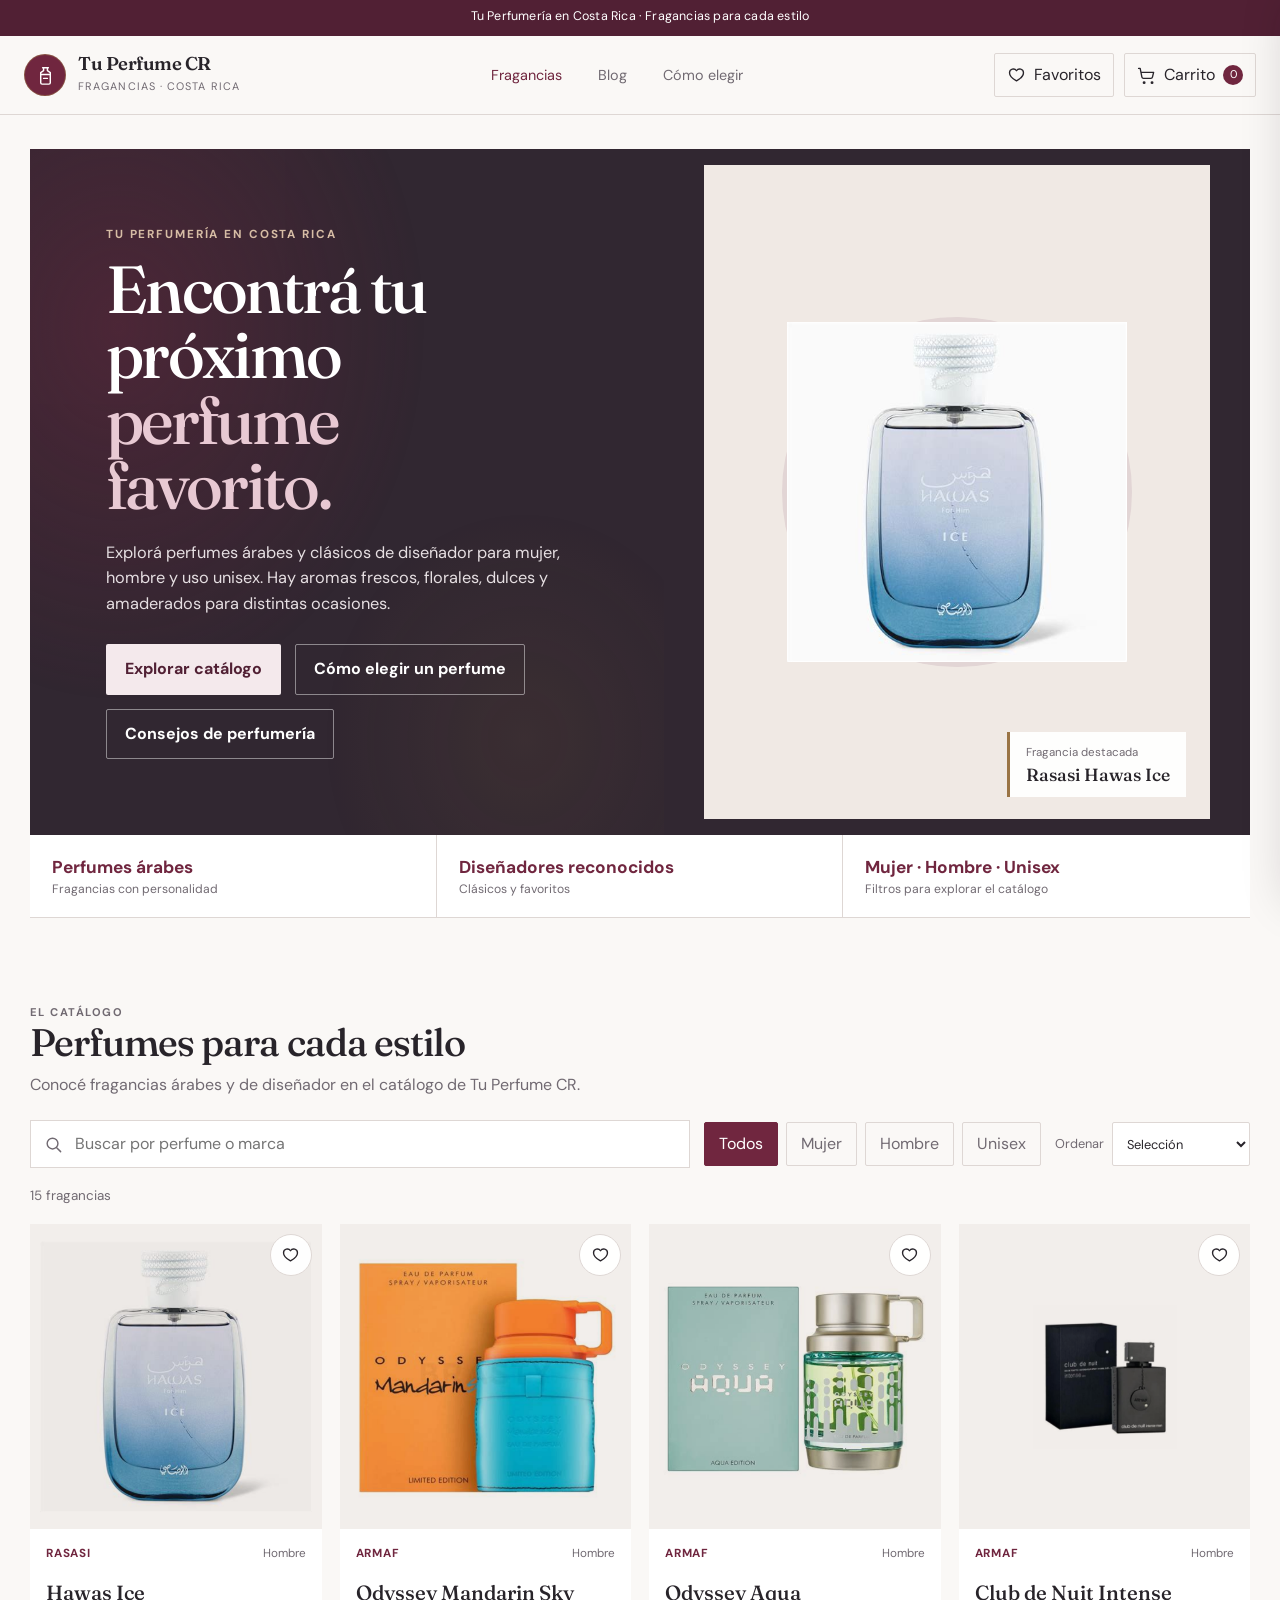
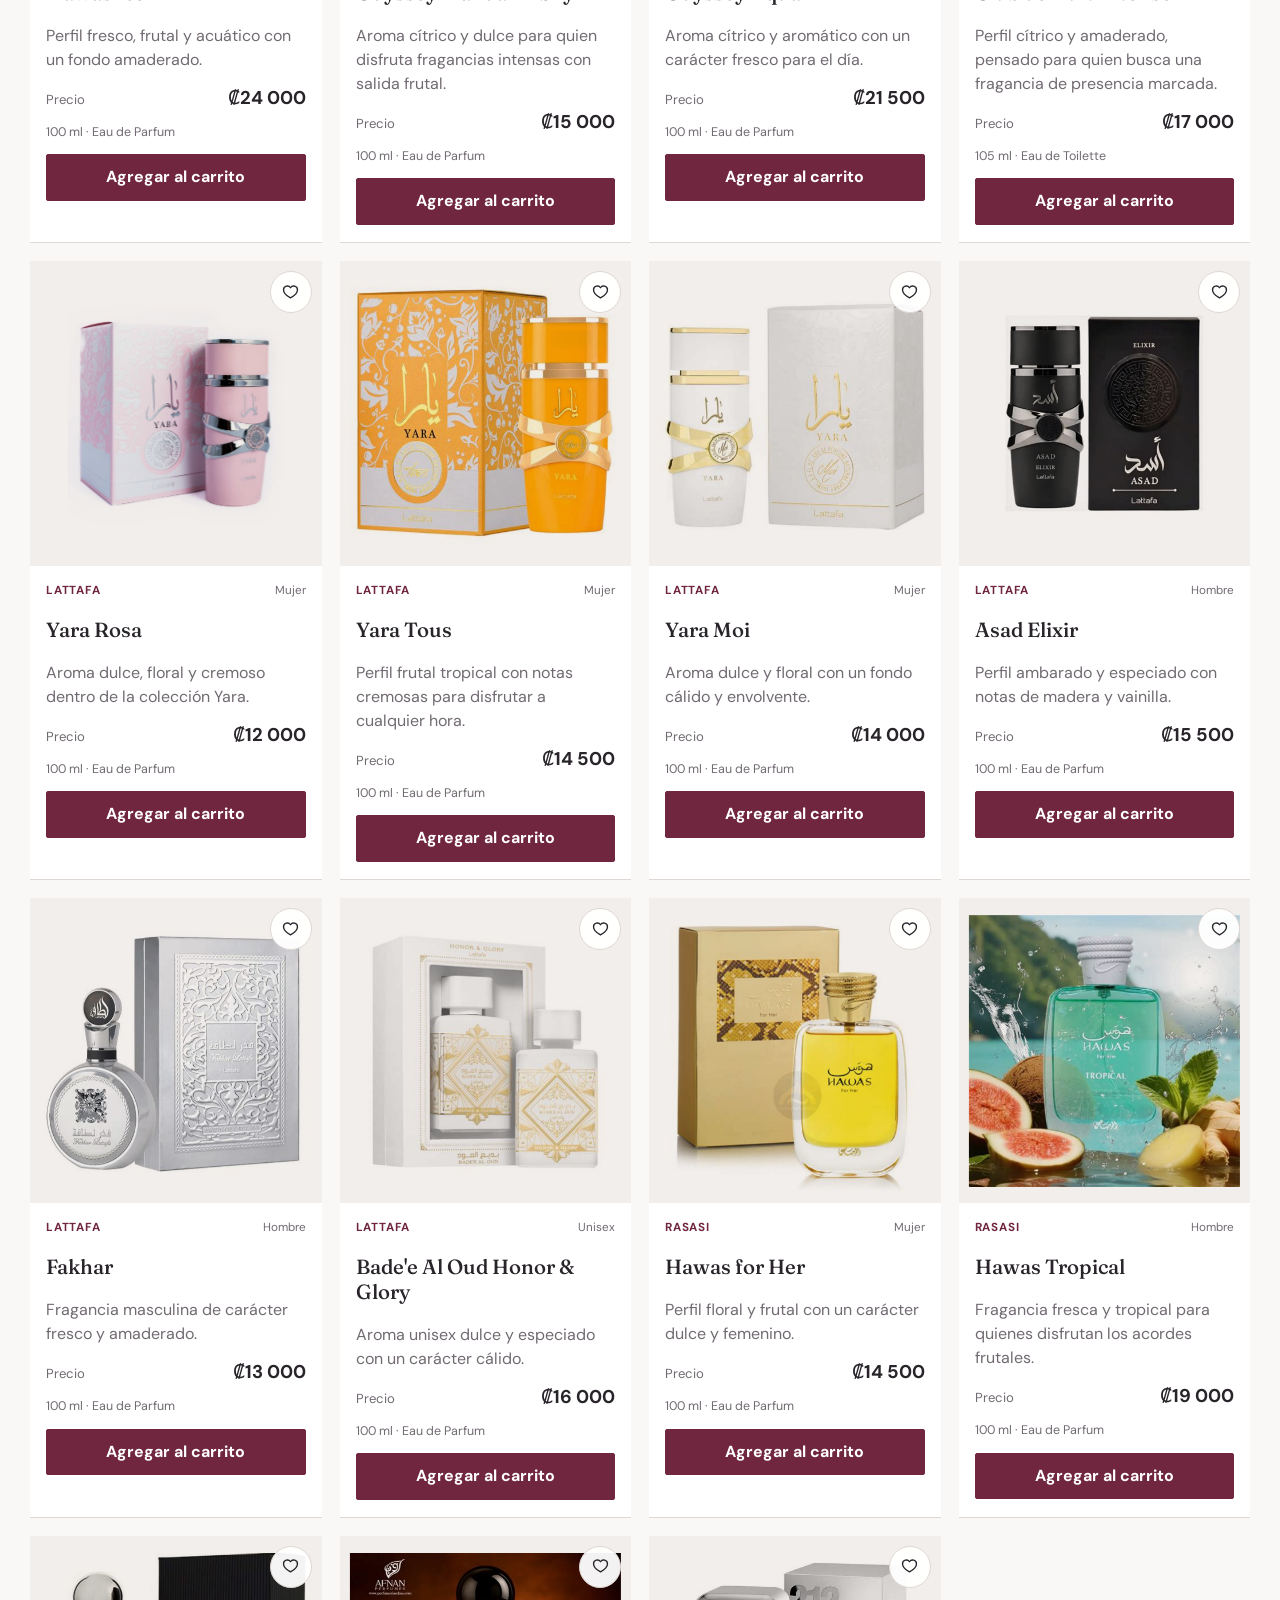
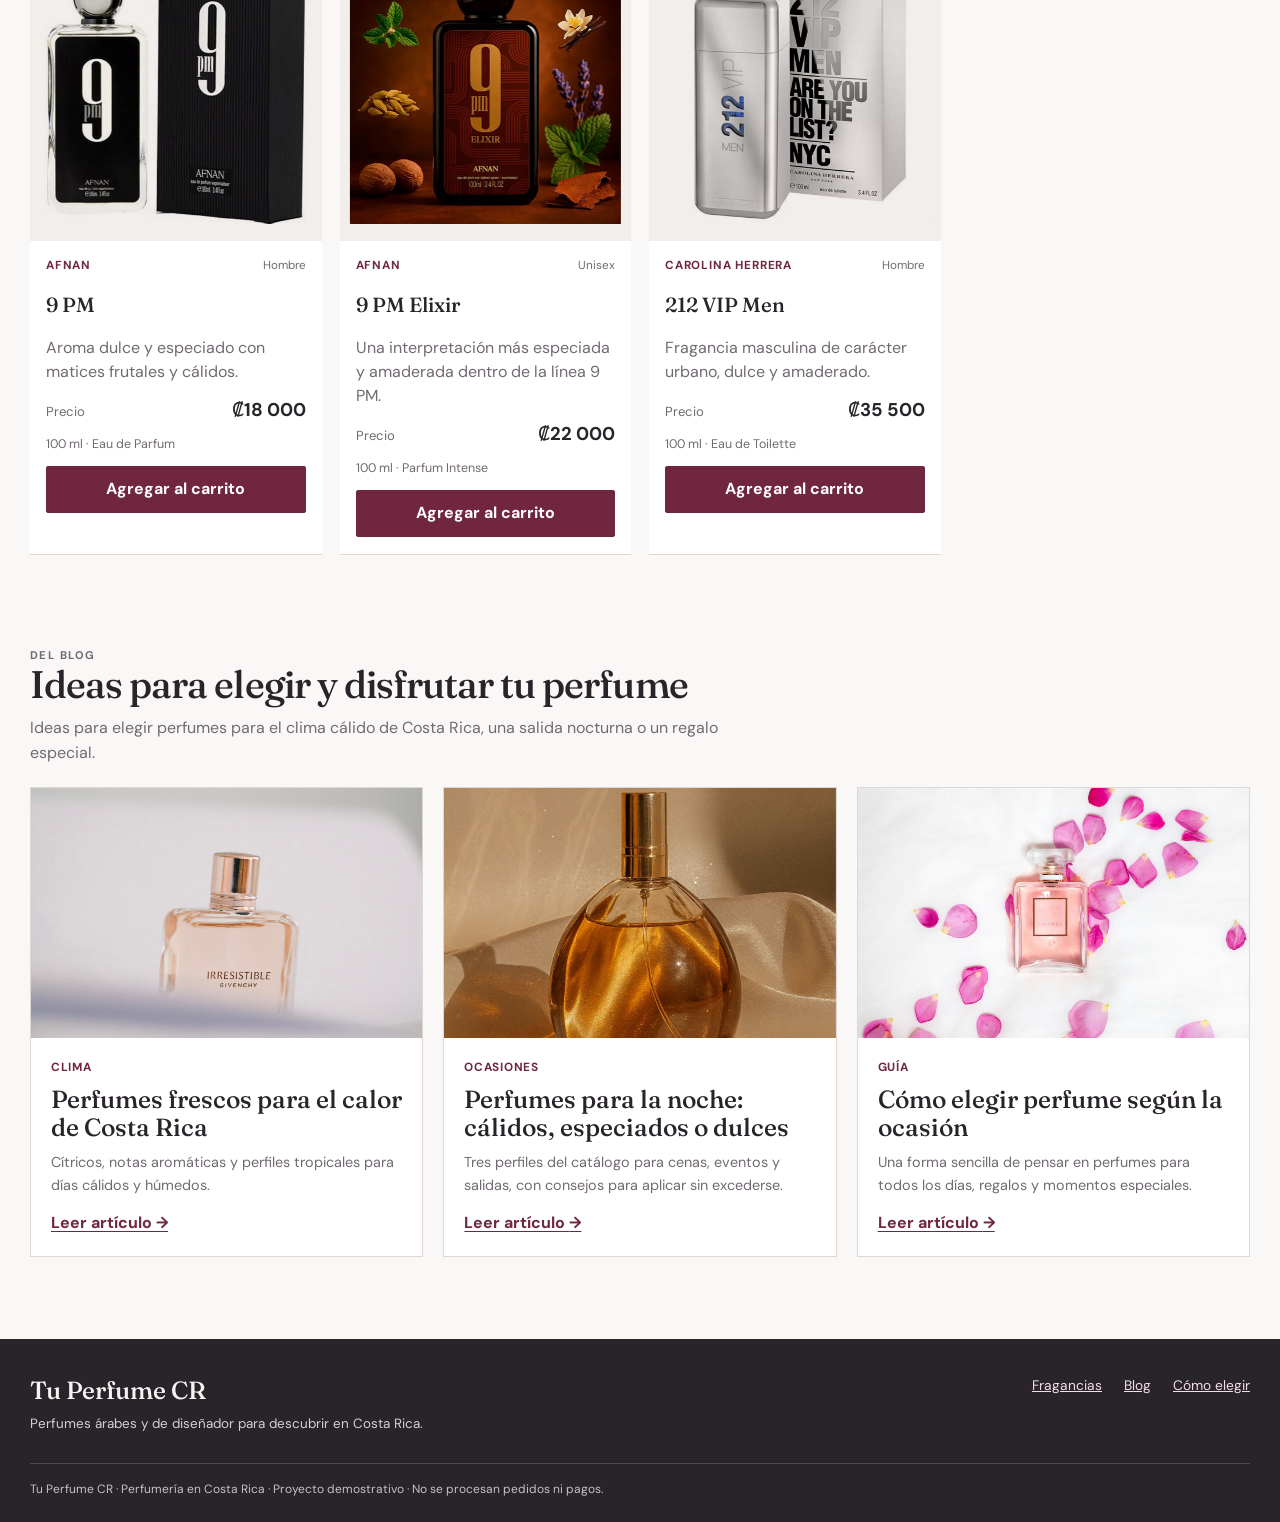
==== commit ec4617a9: "Refine mobile storefront header layout" ====
--- a/index.html
+++ b/index.html
@@ -10,7 +10,7 @@
   <link rel="icon" href="favicon.svg" type="image/svg+xml">
   <link rel="preconnect" href="https://fonts.googleapis.com">
   <link rel="preconnect" href="https://fonts.gstatic.com" crossorigin>
-  <link rel="stylesheet" href="styles.css?v=20261019-6">
+  <link rel="stylesheet" href="styles.css?v=20261019-7">
   <meta property="og:type" content="website">
   <meta property="og:locale" content="es_CR">
   <meta property="og:title" content="Perfumes en Costa Rica | Tu Perfume CR">
@@ -55,7 +55,6 @@
         <svg viewBox="0 0 24 24" fill="none" stroke="currentColor" stroke-width="1.7" stroke-linecap="round" stroke-linejoin="round" aria-hidden="true"><circle cx="9" cy="21" r="1"/><circle cx="19" cy="21" r="1"/><path d="M2 3h2l2.2 11.1a2 2 0 0 0 2 1.6h9.3a2 2 0 0 0 2-1.6L21 8H5"/></svg>
         <span class="action-label">Carrito</span><span class="cart-count" id="cartCount" aria-hidden="true">0</span>
       </button>
-      <a class="button-outline header-catalog-link" href="#catalogo">Ver catálogo</a>
     </div>
   </div>
 </header>
--- a/styles.css
+++ b/styles.css
@@ -318,11 +318,6 @@
   .blog-grid { grid-template-columns: repeat(2, minmax(0, 1fr)); }
 }
 @media (max-width: 760px) {
-  .header-inner { width: min(100% - 28px, 1220px); min-height: 70px; gap: 12px; }
-  .brand-name { font-size: 1.02rem; }
-  .brand-caption { font-size: .61rem; }
-  .brand-mark { width: 38px; height: 38px; }
-  .icon-action { padding-inline: 9px; }
   .container { width: min(100% - 28px, 1220px); }
   .hero { padding-top: 16px; }
   .hero-panel { grid-template-columns: 1fr; }
@@ -369,12 +364,6 @@
   .cart-line img { width: 60px; height: 72px; }
 }
 @media (max-width: 380px) {
-  .header-inner { width: calc(100% - 20px); }
-  .brand-lockup { gap: 8px; }
-  .brand-name { font-size: .96rem; }
-  .header-actions { gap: 5px; }
-  .icon-action { min-width: 42px; padding: 7px; }
-  .action-label, .header-catalog-link { display: none; }
   .container { width: calc(100% - 20px); }
 }
 @media (prefers-reduced-motion: reduce) {
@@ -383,12 +372,20 @@
 }
 
 @media (max-width: 760px) {
-  .header-inner { flex-wrap: wrap; padding-top: 9px; }
-  .brand-lockup { order: 0; }
-  .header-actions { order: 1; margin-left: auto; }
-  .main-nav { order: 2; display: flex; width: 100%; flex-wrap: wrap; justify-content: space-between; gap: 6px 14px; padding: 0 0 9px; }
+  .header-inner {
+    width: min(100% - 28px, 1220px); display: grid; grid-template-columns: minmax(0, 1fr); justify-items: center;
+    min-height: 0; gap: 10px; padding: 11px 0 0;
+  }
+  .brand-lockup { grid-row: 1; justify-content: center; gap: 8px; }
+  .brand-lockup > span:last-child { text-align: center; }
+  .brand-name { font-size: 1.02rem; }
+  .brand-caption { font-size: .61rem; }
+  .brand-mark { width: 38px; height: 38px; }
+  .header-actions { grid-row: 2; justify-content: center; gap: 10px; margin-left: 0; }
+  .icon-action { padding-inline: 12px; }
+  .main-nav { grid-row: 3; display: flex; width: 100%; flex-wrap: wrap; justify-content: center; gap: 6px clamp(18px, 5vw, 28px); padding: 0 0 10px; }
   .main-nav a { font-size: .82rem; white-space: nowrap; }
-  .action-label { display: none; }
+  .action-label { display: inline; }
   .blog-card-copy > p:not(.article-meta) { font-size: 1rem; }
   .blog-card-image { height: 250px; }
   .article-hero-photo img { max-height: min(68vh, 430px); }
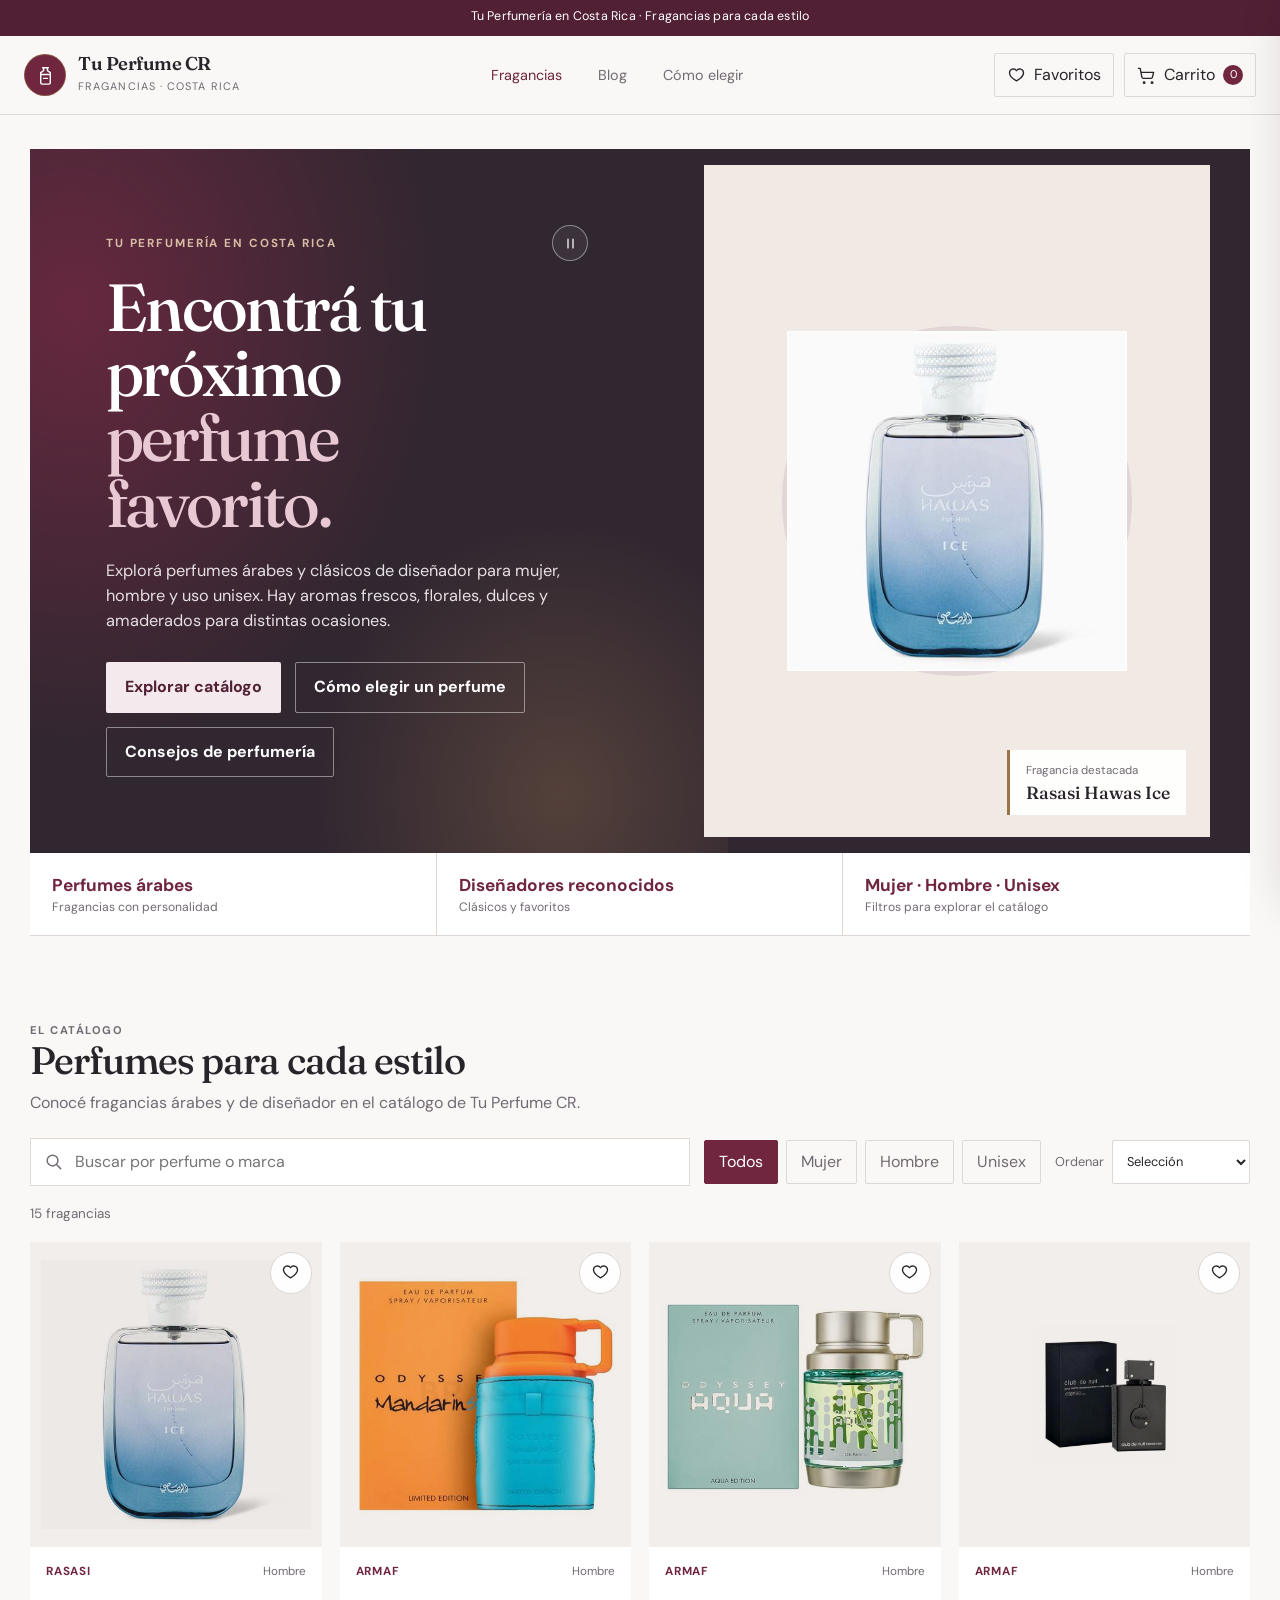
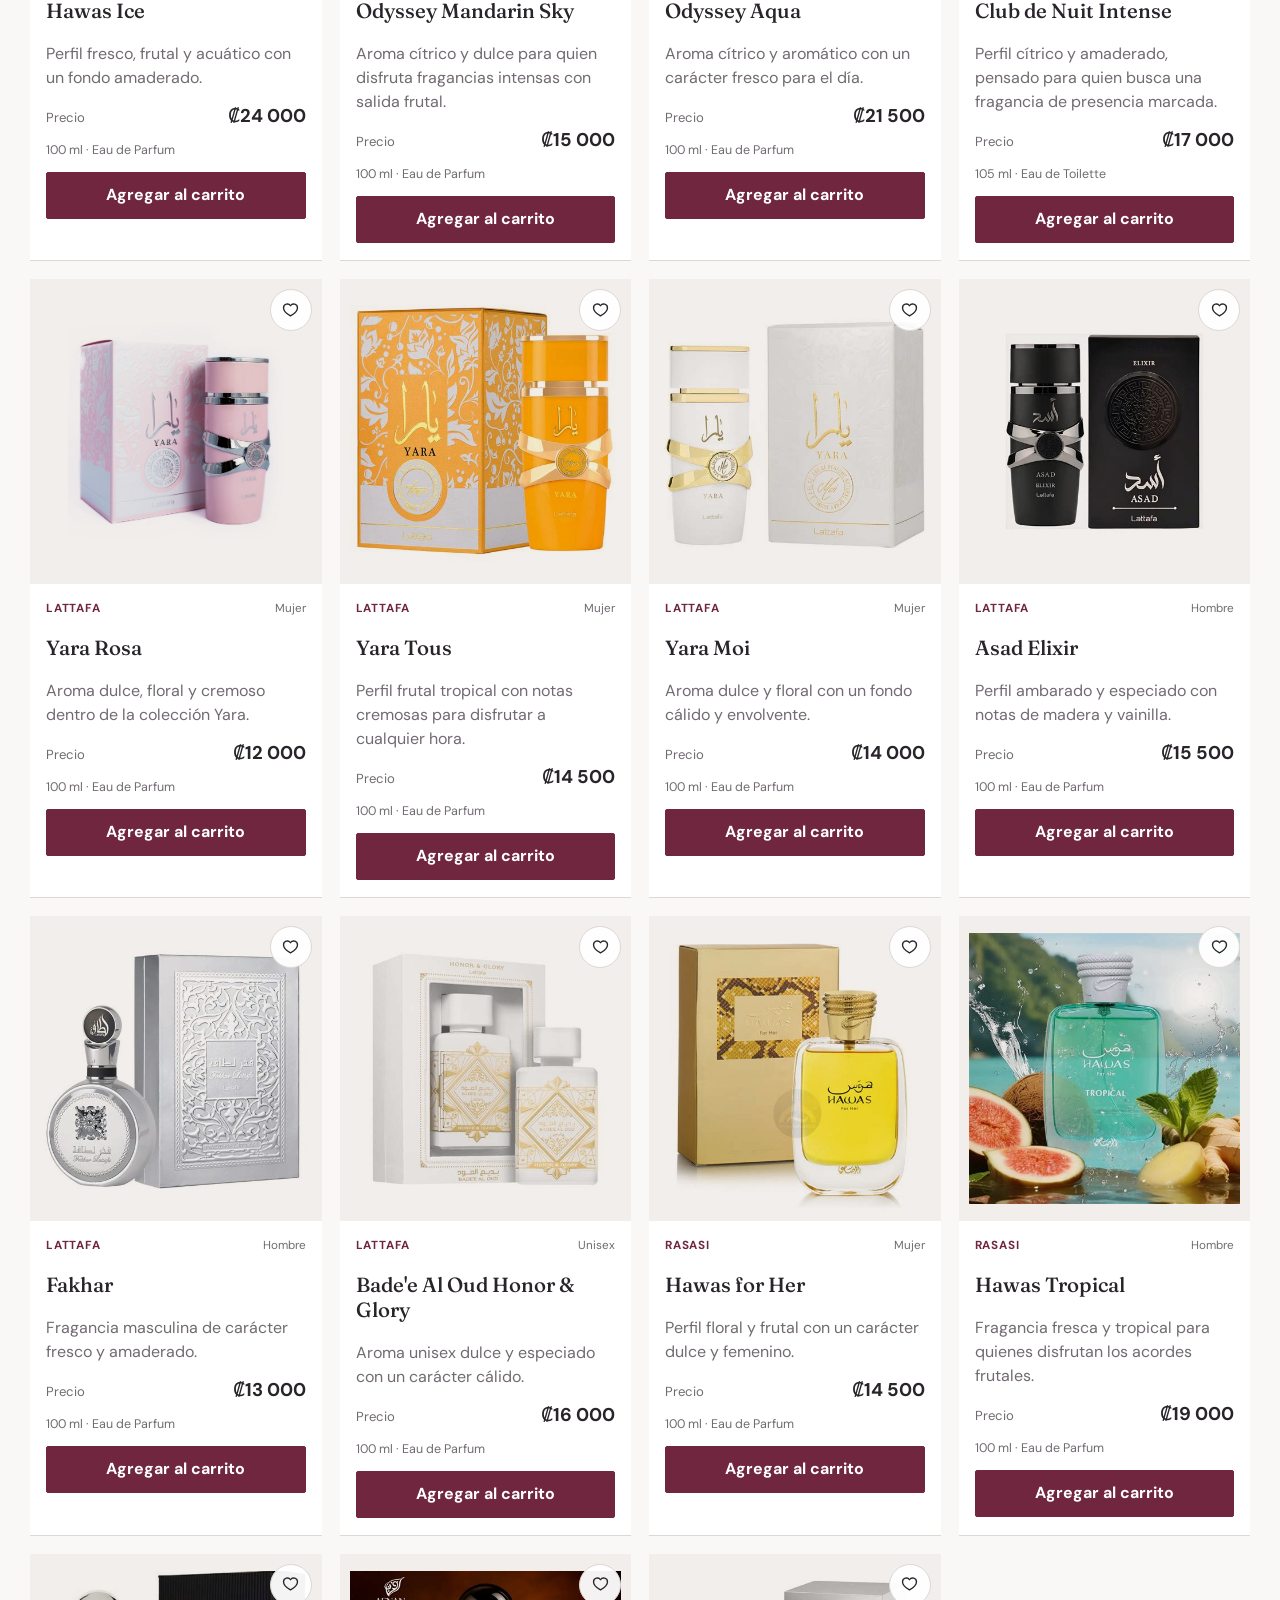
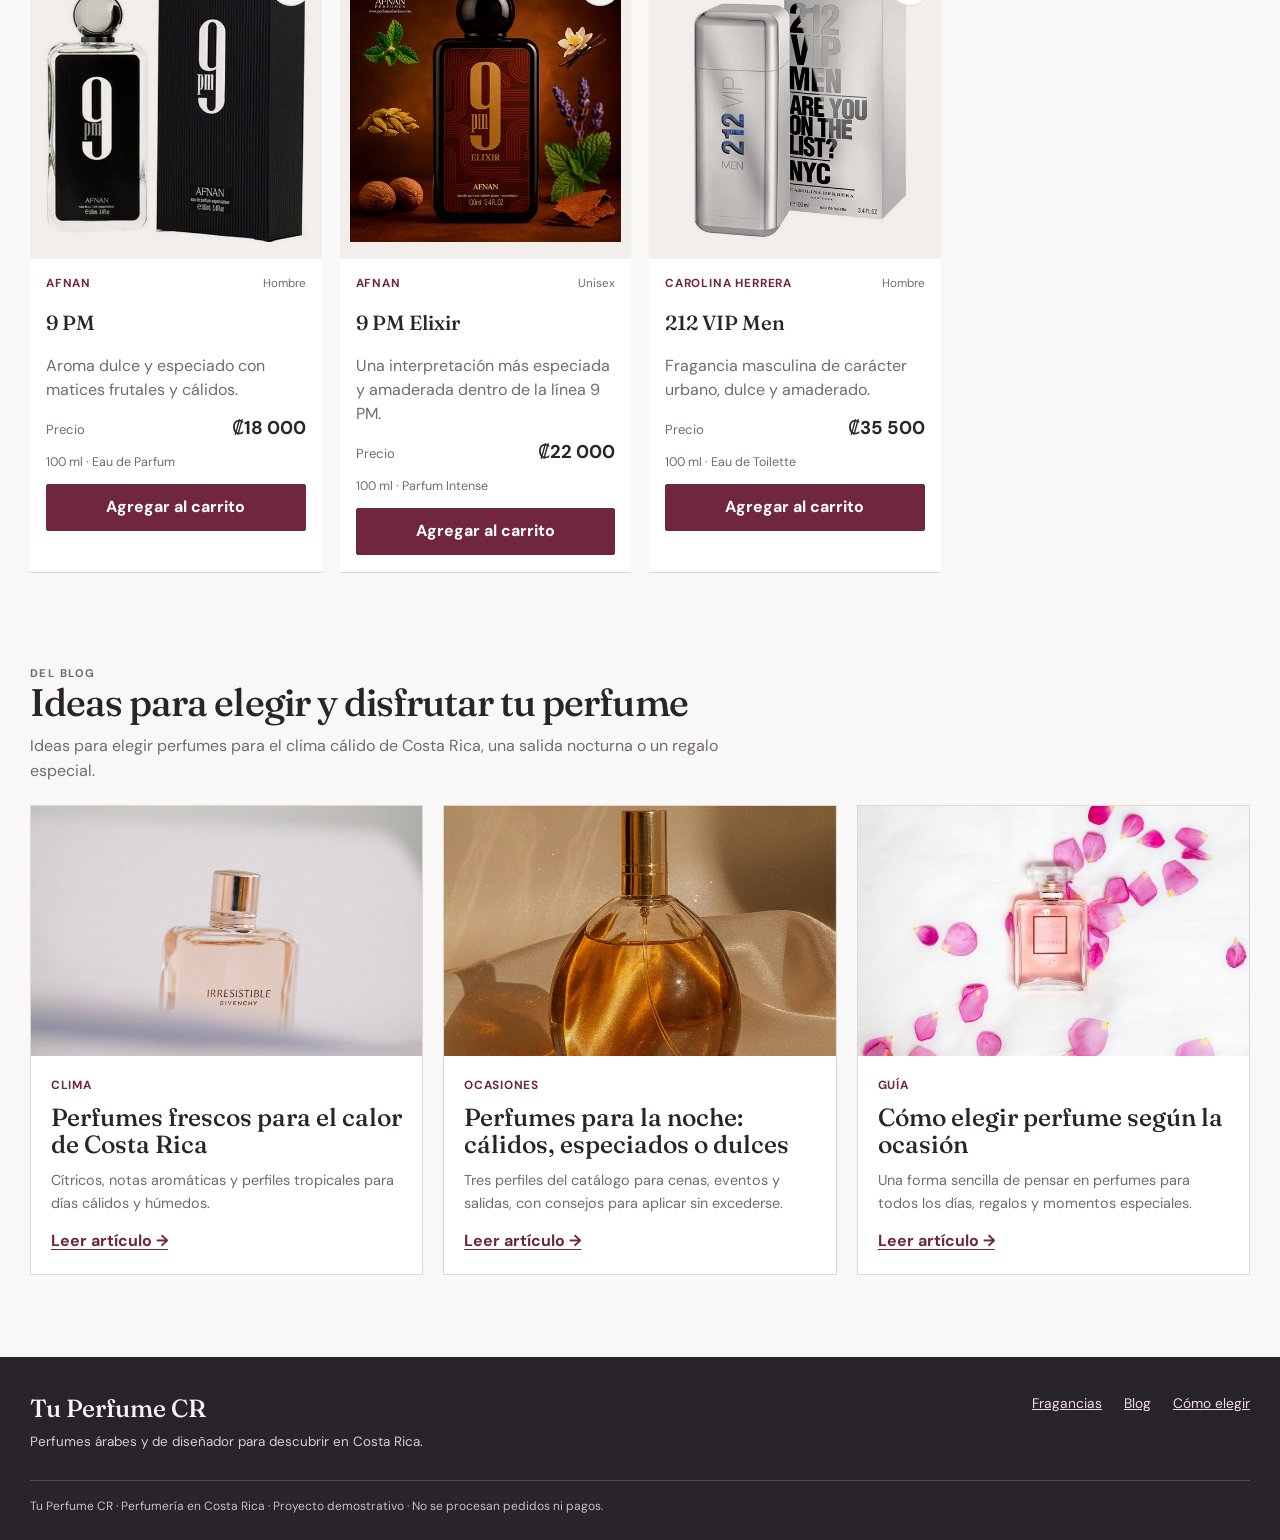
==== commit b1603d6d: "Make ambient hero glow more visible" ====
--- a/index.html
+++ b/index.html
@@ -10,7 +10,7 @@
   <link rel="icon" href="favicon.svg" type="image/svg+xml">
   <link rel="preconnect" href="https://fonts.googleapis.com">
   <link rel="preconnect" href="https://fonts.gstatic.com" crossorigin>
-  <link rel="stylesheet" href="styles.css?v=20261019-7">
+  <link rel="stylesheet" href="styles.css?v=20261019-9">
   <meta property="og:type" content="website">
   <meta property="og:locale" content="es_CR">
   <meta property="og:title" content="Perfumes en Costa Rica | Tu Perfume CR">
@@ -63,7 +63,13 @@
   <section class="hero container" aria-labelledby="heroTitle">
     <div class="hero-panel">
       <div class="hero-copy">
-        <p class="eyebrow">Tu perfumería en Costa Rica</p>
+        <div class="hero-copy-heading">
+          <p class="eyebrow">Tu perfumería en Costa Rica</p>
+          <button class="hero-motion-toggle" id="heroMotionToggle" type="button" aria-label="Animación del fondo" aria-pressed="false" title="Pausar animación de fondo">
+            <svg class="icon-pause" viewBox="0 0 24 24" fill="none" stroke="currentColor" stroke-width="2" stroke-linecap="round" aria-hidden="true"><path d="M8 5v14M16 5v14"/></svg>
+            <svg class="icon-play" viewBox="0 0 24 24" fill="none" stroke="currentColor" stroke-width="2" stroke-linecap="round" stroke-linejoin="round" aria-hidden="true"><path d="m8 5 11 7-11 7z"/></svg>
+          </button>
+        </div>
         <h1 id="heroTitle">Encontrá tu próximo <span>perfume favorito.</span></h1>
         <p class="hero-description">Explorá perfumes árabes y clásicos de diseñador para mujer, hombre y uso unisex. Hay aromas frescos, florales, dulces y amaderados para distintas ocasiones.</p>
         <div class="hero-actions">
@@ -422,7 +428,7 @@
   </div>
 </dialog>
 <div class="toast" id="toast" role="status" aria-live="polite" aria-atomic="true"></div>
-<script src="app.js?v=20261019-4" defer></script>
+<script src="app.js?v=20261019-5" defer></script>
 </body>
 </html>
 
--- a/styles.css
+++ b/styles.css
@@ -84,21 +84,38 @@
 }
 .hero-copy { position: relative; isolation: isolate; align-self: center; max-width: 650px; padding: clamp(34px, 6vw, 76px); }
 .hero-copy::before {
-  content: ''; position: absolute; z-index: -1; inset: 0; pointer-events: none;
+  content: ''; position: absolute; z-index: -1; inset: -8% -10%; pointer-events: none;
   background:
-    radial-gradient(ellipse 64% 72% at 14% 26%, rgba(112, 38, 63, .52), transparent 76%),
-    radial-gradient(ellipse 42% 44% at 78% 86%, rgba(154, 116, 69, .12), transparent 78%);
-  opacity: .82;
-}
-@keyframes hero-glow-arrive {
-  from { opacity: .38; transform: translate3d(-7px, 2px, 0); }
-  to { opacity: .82; transform: translate3d(0, 0, 0); }
+    radial-gradient(ellipse 64% 72% at 14% 26%, rgba(126, 41, 69, .78), transparent 76%),
+    radial-gradient(ellipse 42% 44% at 78% 86%, rgba(187, 143, 88, .28), transparent 78%);
+  opacity: .9;
+}
+@keyframes hero-glow-breathe {
+  0%, 100% { opacity: .76; transform: translate3d(-18px, 6px, 0) scale(1.02); }
+  50% { opacity: 1; transform: translate3d(14px, -9px, 0) scale(1.08); }
 }
 @media (prefers-reduced-motion: no-preference) {
-  .hero-copy::before { animation: hero-glow-arrive 3.8s cubic-bezier(.2, .65, .35, 1) 1 both; }
+  .hero-copy::before { animation: hero-glow-breathe 12s ease-in-out infinite; }
 }
 @media (prefers-reduced-motion: reduce) {
-  .hero-copy::before { animation: none; opacity: .82; transform: none; }
+  .hero-copy::before { animation: none; opacity: .9; transform: none; }
+}
+.hero-copy-heading { display: flex; align-items: center; justify-content: space-between; gap: 12px; margin-bottom: 14px; }
+.hero-copy-heading .eyebrow { margin: 0; }
+.hero-motion-toggle {
+  width: 36px; height: 36px; flex: 0 0 auto; display: grid; place-items: center; padding: 0;
+  color: #fff; background: rgba(255,255,255,.05); border: 1px solid rgba(255,255,255,.42); border-radius: 50%; cursor: pointer;
+  transition: background-color .18s ease, border-color .18s ease;
+}
+.hero-motion-toggle:hover { background: rgba(255,255,255,.13); border-color: rgba(255,255,255,.8); }
+.hero-motion-toggle:focus-visible { outline: 3px solid #e8c9d3; outline-offset: 3px; }
+.hero-motion-toggle svg { width: 15px; height: 15px; }
+.hero-motion-toggle .icon-play { display: none; }
+.hero-motion-toggle[aria-pressed="true"] .icon-pause { display: none; }
+.hero-motion-toggle[aria-pressed="true"] .icon-play { display: block; }
+.hero-panel.motion-paused .hero-copy::before { animation-play-state: paused; }
+@media (prefers-reduced-motion: reduce) {
+  .hero-motion-toggle { display: none; }
 }
 .eyebrow { margin: 0 0 14px; color: #d7bda5; font-size: .73rem; font-weight: 700; letter-spacing: .16em; text-transform: uppercase; }
 .hero h1, .page-hero h1 { max-width: 11ch; margin: 0; font: 500 clamp(2.8rem, 5.2vw, 5.1rem)/.98 var(--font-display); letter-spacing: -.04em; }
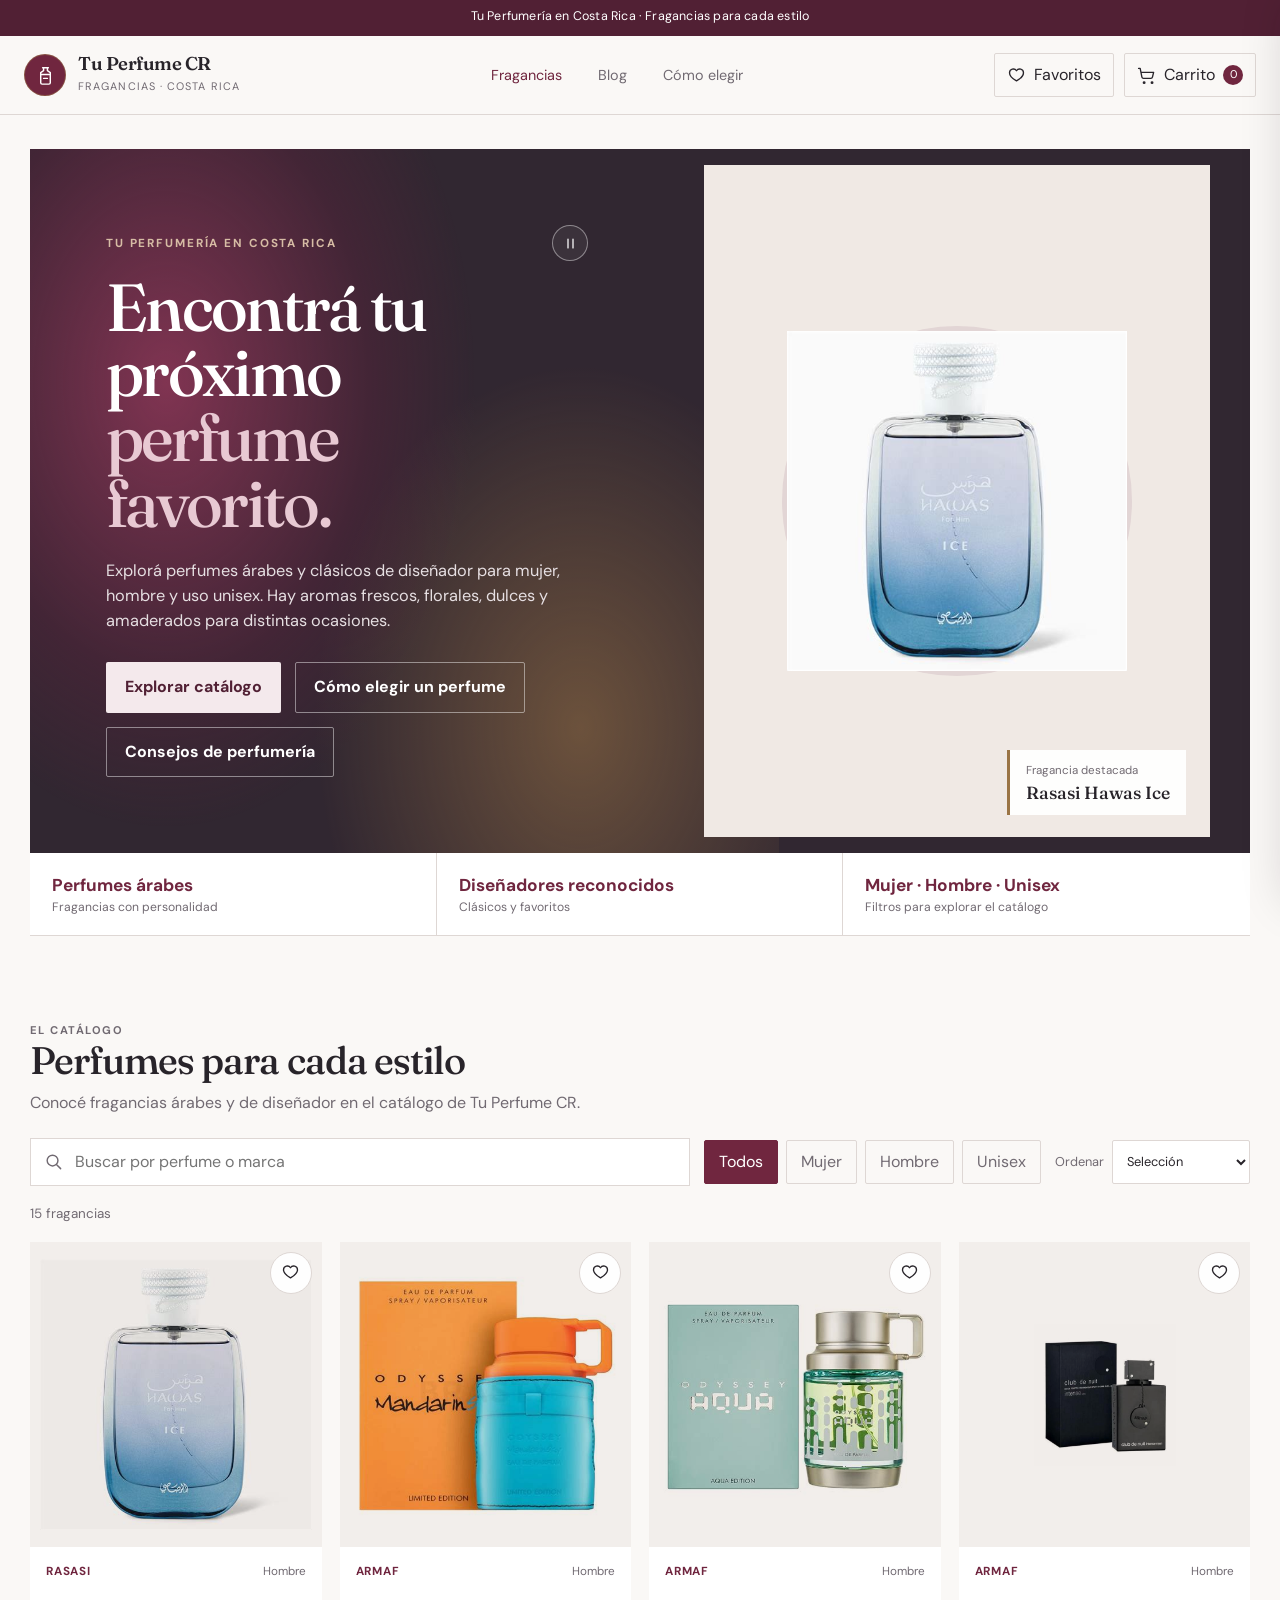
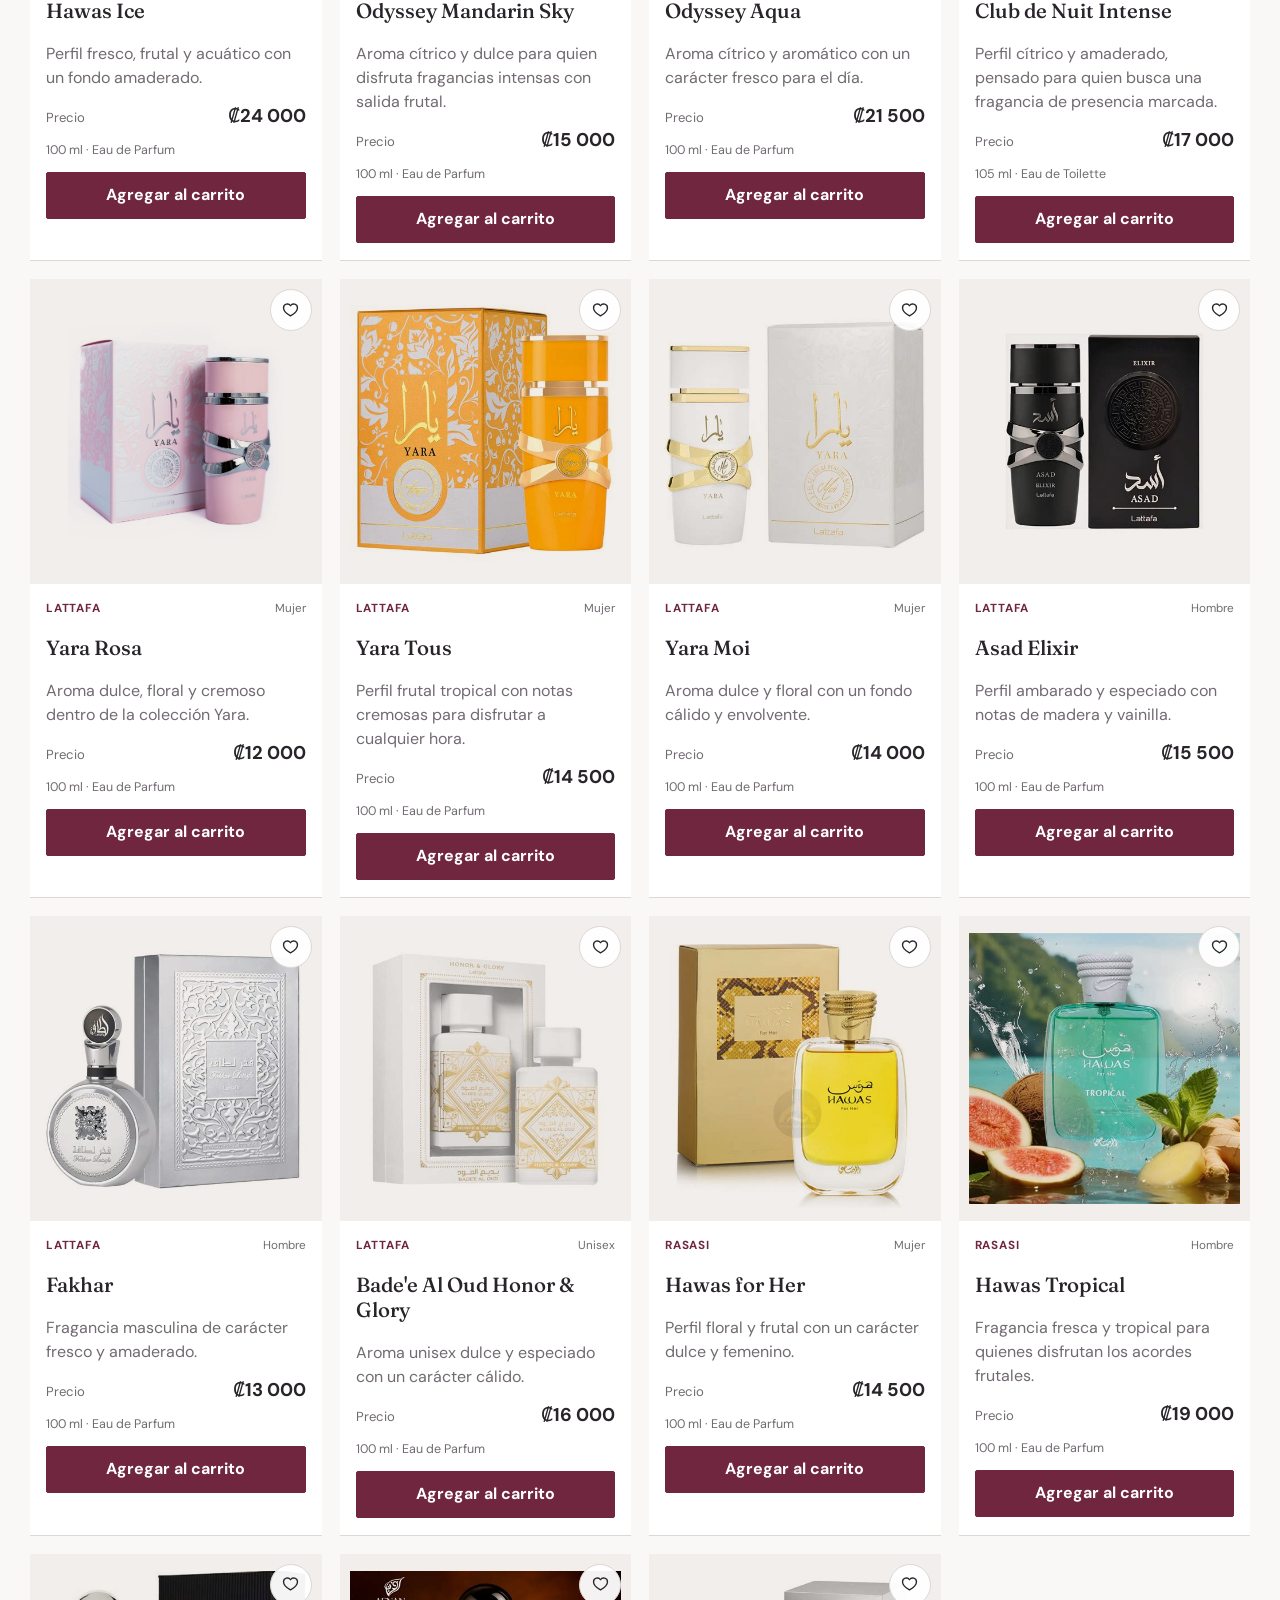
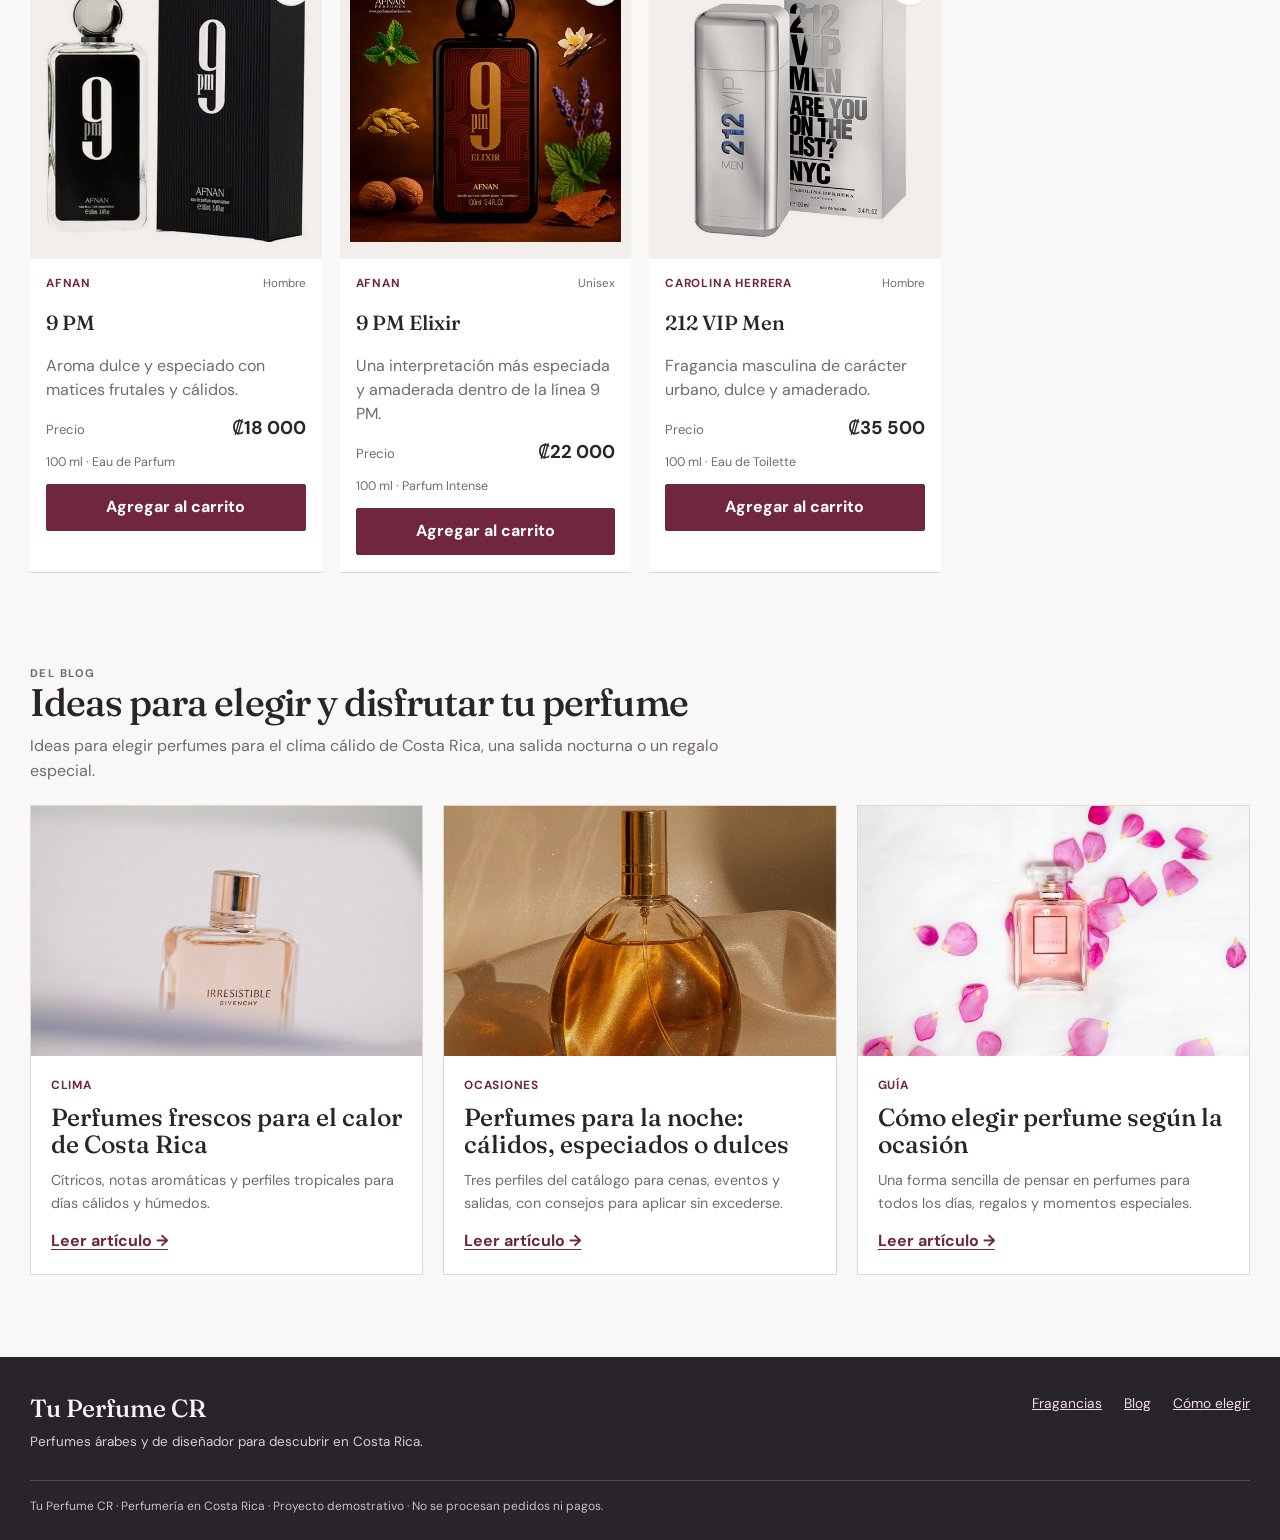
==== commit 3016f113: "Make ambient hero glow clearly visible" ====
--- a/index.html
+++ b/index.html
@@ -10,7 +10,7 @@
   <link rel="icon" href="favicon.svg" type="image/svg+xml">
   <link rel="preconnect" href="https://fonts.googleapis.com">
   <link rel="preconnect" href="https://fonts.gstatic.com" crossorigin>
-  <link rel="stylesheet" href="styles.css?v=20261019-9">
+  <link rel="stylesheet" href="styles.css?v=20261019-10">
   <meta property="og:type" content="website">
   <meta property="og:locale" content="es_CR">
   <meta property="og:title" content="Perfumes en Costa Rica | Tu Perfume CR">
@@ -428,7 +428,7 @@
   </div>
 </dialog>
 <div class="toast" id="toast" role="status" aria-live="polite" aria-atomic="true"></div>
-<script src="app.js?v=20261019-5" defer></script>
+<script src="app.js?v=20261019-6" defer></script>
 </body>
 </html>
 
--- a/styles.css
+++ b/styles.css
@@ -84,21 +84,21 @@
 }
 .hero-copy { position: relative; isolation: isolate; align-self: center; max-width: 650px; padding: clamp(34px, 6vw, 76px); }
 .hero-copy::before {
-  content: ''; position: absolute; z-index: -1; inset: -8% -10%; pointer-events: none;
+  content: ''; position: absolute; z-index: -1; inset: -20% -18%; pointer-events: none;
   background:
-    radial-gradient(ellipse 64% 72% at 14% 26%, rgba(126, 41, 69, .78), transparent 76%),
-    radial-gradient(ellipse 42% 44% at 78% 86%, rgba(187, 143, 88, .28), transparent 78%);
-  opacity: .9;
+    radial-gradient(ellipse 46% 58% at 29% 38%, rgba(162, 58, 96, .82), rgba(105, 34, 65, .36) 52%, transparent 78%),
+    radial-gradient(ellipse 40% 48% at 77% 73%, rgba(193, 144, 77, .48), transparent 77%);
+  opacity: .86;
 }
 @keyframes hero-glow-breathe {
-  0%, 100% { opacity: .76; transform: translate3d(-18px, 6px, 0) scale(1.02); }
-  50% { opacity: 1; transform: translate3d(14px, -9px, 0) scale(1.08); }
+  0%, 100% { opacity: .68; transform: translate3d(-68px, 14px, 0) scale(1.02); }
+  50% { opacity: 1; transform: translate3d(62px, -16px, 0) scale(1.12); }
 }
 @media (prefers-reduced-motion: no-preference) {
-  .hero-copy::before { animation: hero-glow-breathe 12s ease-in-out infinite; }
+  .hero-copy::before { animation: hero-glow-breathe 10s ease-in-out infinite; }
 }
 @media (prefers-reduced-motion: reduce) {
-  .hero-copy::before { animation: none; opacity: .9; transform: none; }
+  .hero-copy::before { animation: none; opacity: .86; transform: none; }
 }
 .hero-copy-heading { display: flex; align-items: center; justify-content: space-between; gap: 12px; margin-bottom: 14px; }
 .hero-copy-heading .eyebrow { margin: 0; }
@@ -113,7 +113,9 @@
 .hero-motion-toggle .icon-play { display: none; }
 .hero-motion-toggle[aria-pressed="true"] .icon-pause { display: none; }
 .hero-motion-toggle[aria-pressed="true"] .icon-play { display: block; }
-.hero-panel.motion-paused .hero-copy::before { animation-play-state: paused; }
+.hero-panel.motion-paused .hero-copy::before,
+.hero-panel.motion-offscreen .hero-copy::before,
+.hero-panel.motion-hidden .hero-copy::before { animation-play-state: paused; }
 @media (prefers-reduced-motion: reduce) {
   .hero-motion-toggle { display: none; }
 }
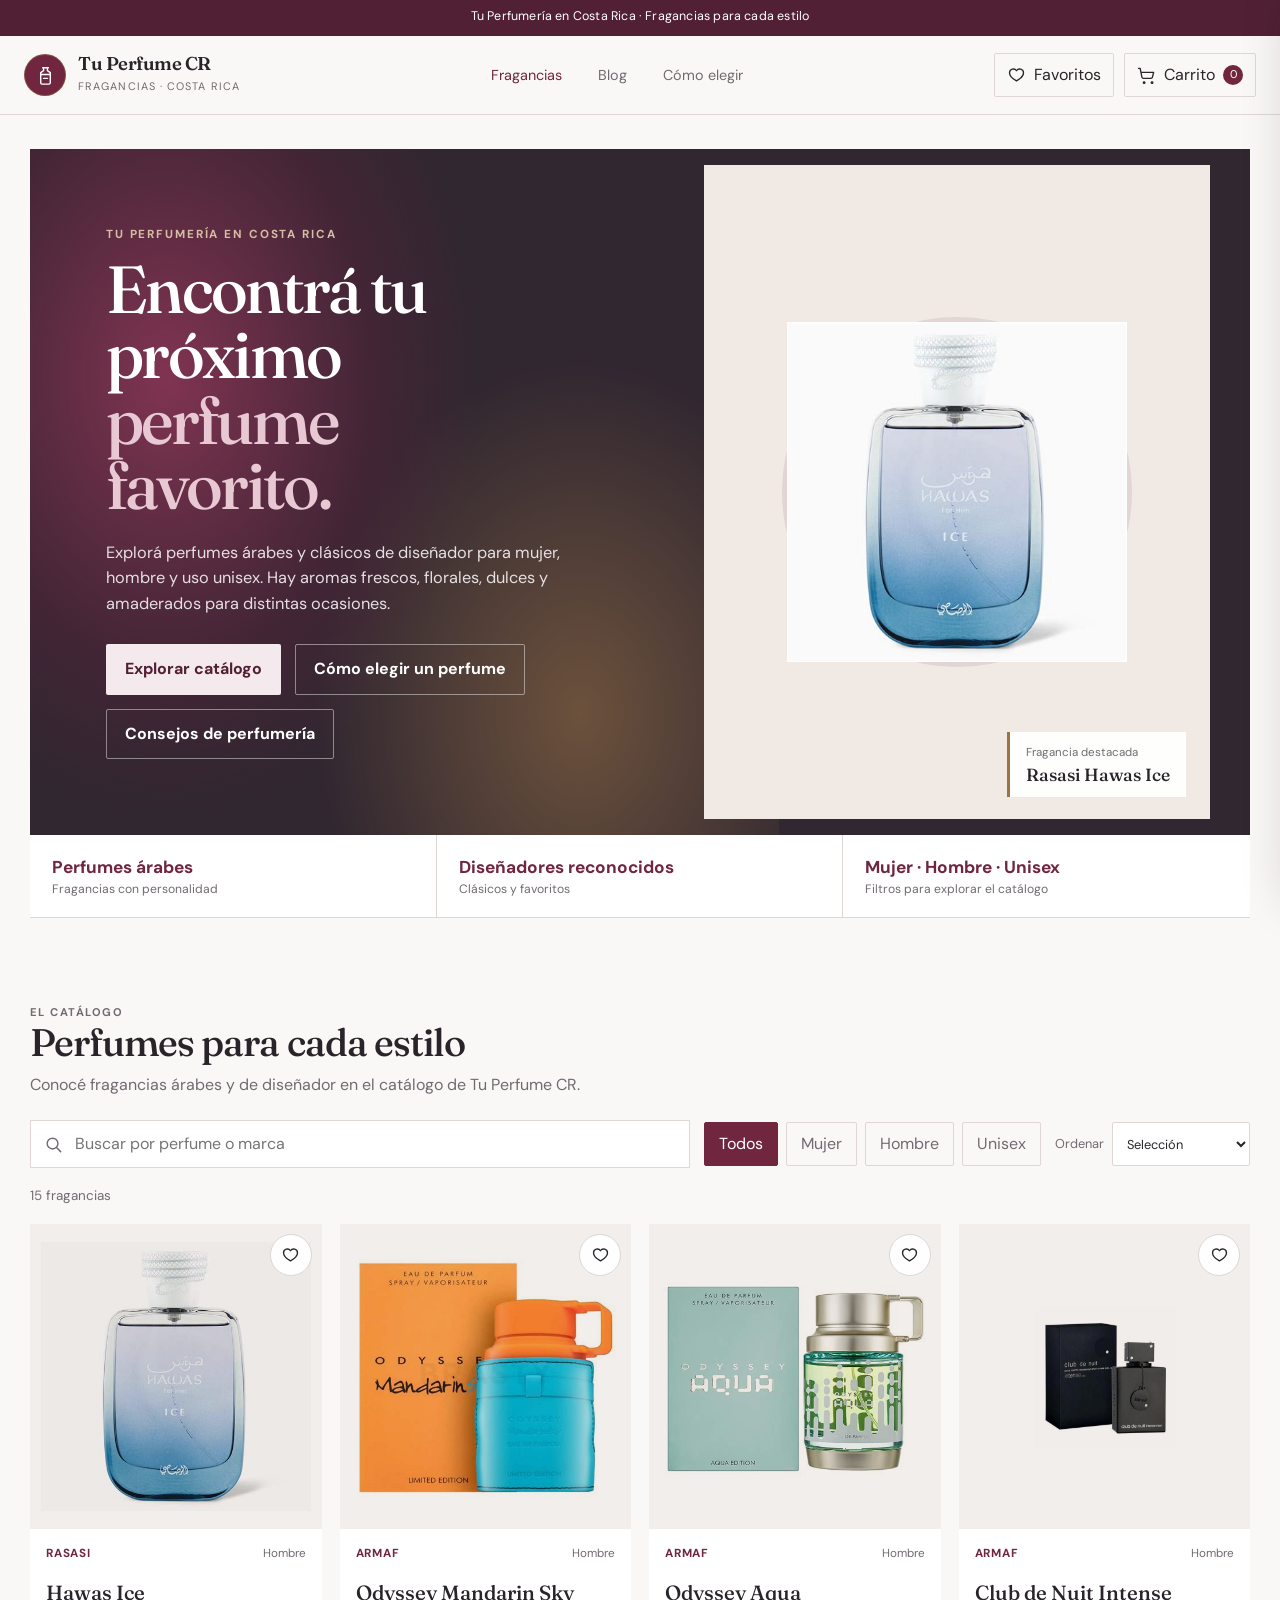
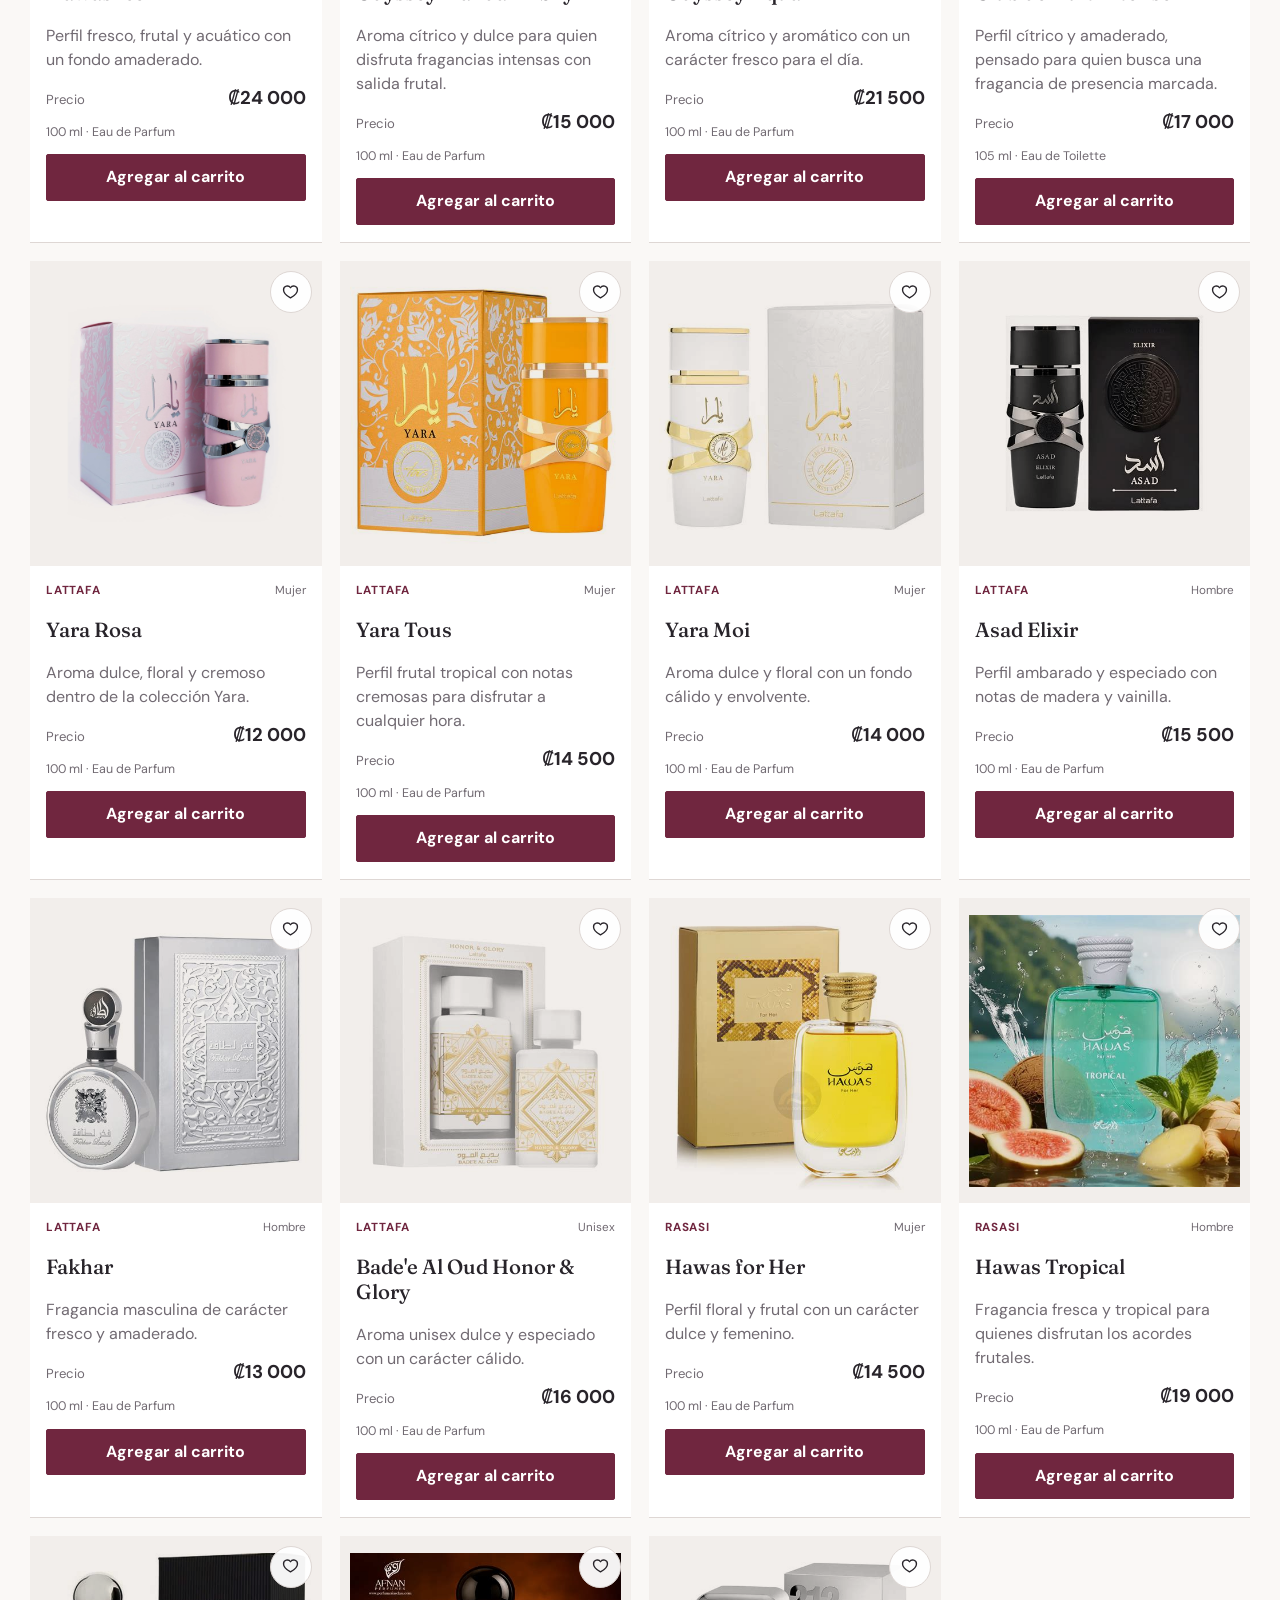
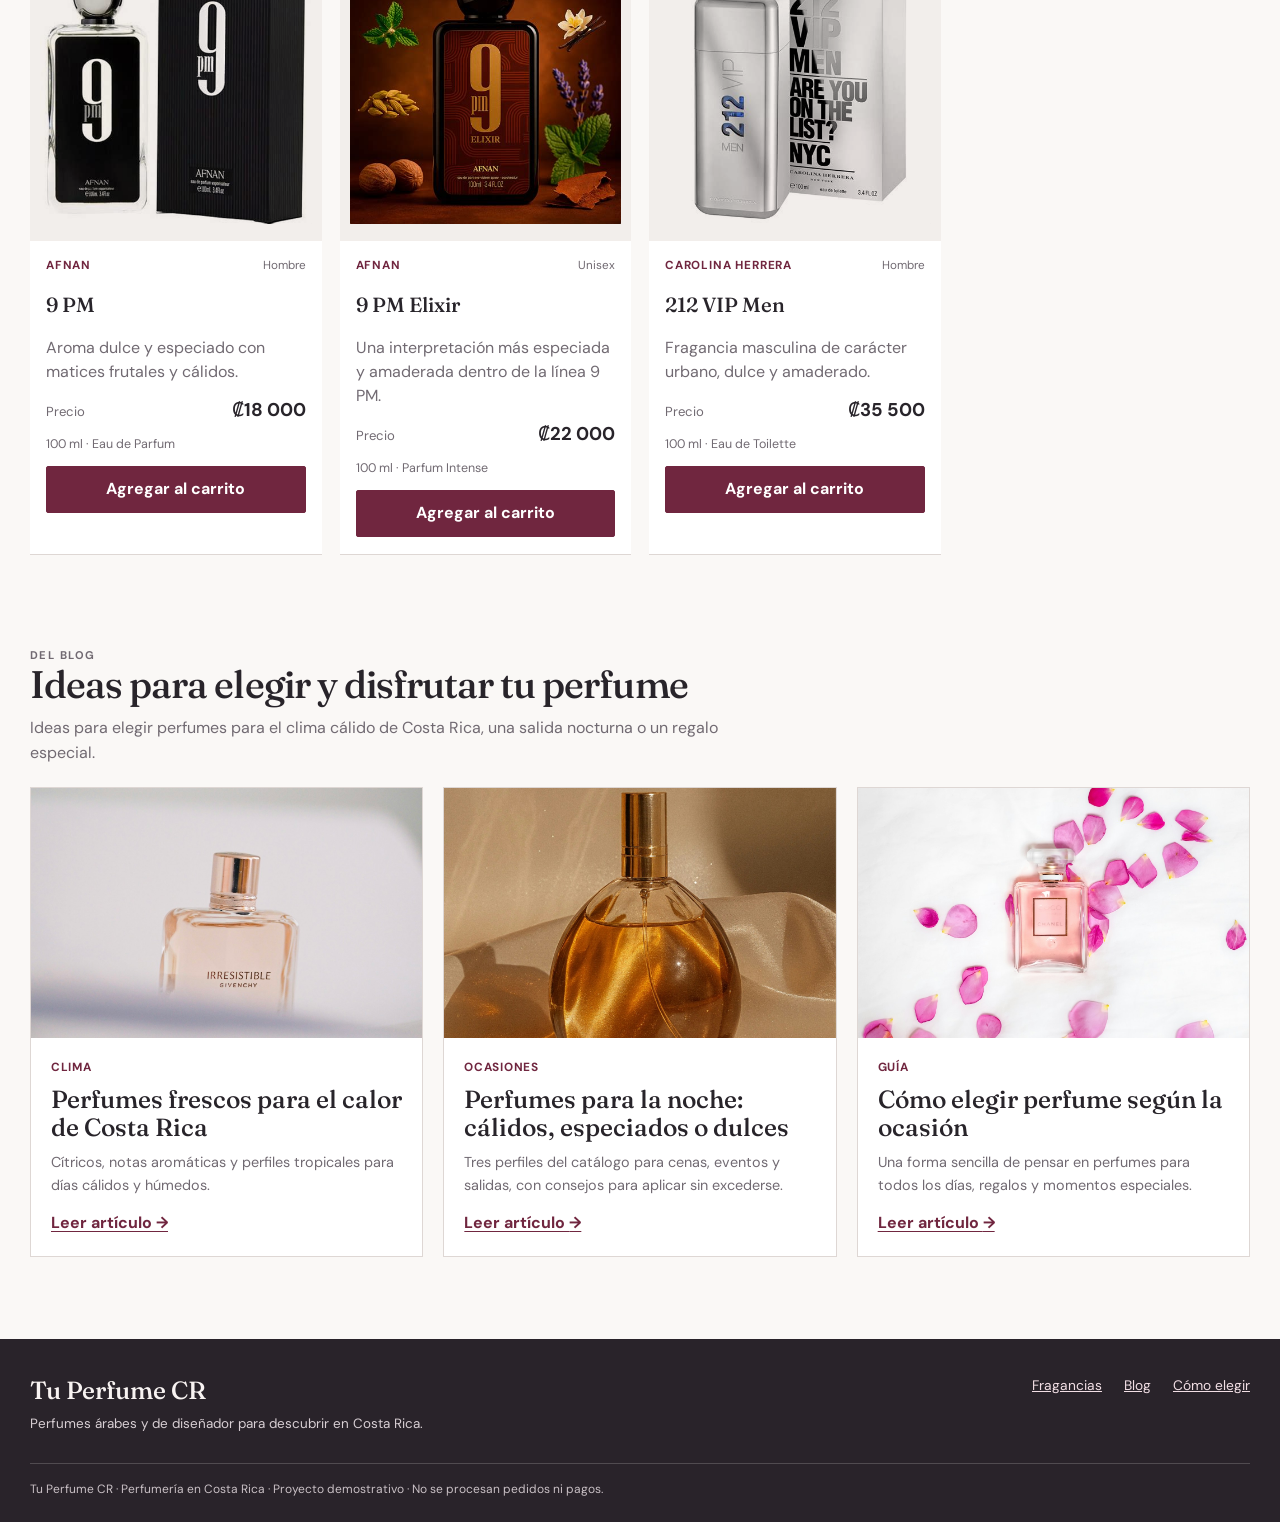
==== commit 474b537e: "Autoplay ambient hero background without playback control" ====
--- a/index.html
+++ b/index.html
@@ -10,7 +10,7 @@
   <link rel="icon" href="favicon.svg" type="image/svg+xml">
   <link rel="preconnect" href="https://fonts.googleapis.com">
   <link rel="preconnect" href="https://fonts.gstatic.com" crossorigin>
-  <link rel="stylesheet" href="styles.css?v=20261019-10">
+  <link rel="stylesheet" href="styles.css?v=20261019-12">
   <meta property="og:type" content="website">
   <meta property="og:locale" content="es_CR">
   <meta property="og:title" content="Perfumes en Costa Rica | Tu Perfume CR">
@@ -63,13 +63,7 @@
   <section class="hero container" aria-labelledby="heroTitle">
     <div class="hero-panel">
       <div class="hero-copy">
-        <div class="hero-copy-heading">
-          <p class="eyebrow">Tu perfumería en Costa Rica</p>
-          <button class="hero-motion-toggle" id="heroMotionToggle" type="button" aria-label="Animación del fondo" aria-pressed="false" title="Pausar animación de fondo">
-            <svg class="icon-pause" viewBox="0 0 24 24" fill="none" stroke="currentColor" stroke-width="2" stroke-linecap="round" aria-hidden="true"><path d="M8 5v14M16 5v14"/></svg>
-            <svg class="icon-play" viewBox="0 0 24 24" fill="none" stroke="currentColor" stroke-width="2" stroke-linecap="round" stroke-linejoin="round" aria-hidden="true"><path d="m8 5 11 7-11 7z"/></svg>
-          </button>
-        </div>
+        <p class="eyebrow">Tu perfumería en Costa Rica</p>
         <h1 id="heroTitle">Encontrá tu próximo <span>perfume favorito.</span></h1>
         <p class="hero-description">Explorá perfumes árabes y clásicos de diseñador para mujer, hombre y uso unisex. Hay aromas frescos, florales, dulces y amaderados para distintas ocasiones.</p>
         <div class="hero-actions">
@@ -428,7 +422,7 @@
   </div>
 </dialog>
 <div class="toast" id="toast" role="status" aria-live="polite" aria-atomic="true"></div>
-<script src="app.js?v=20261019-6" defer></script>
+<script src="app.js?v=20261019-7" defer></script>
 </body>
 </html>
 
--- a/styles.css
+++ b/styles.css
@@ -91,33 +91,14 @@
   opacity: .86;
 }
 @keyframes hero-glow-breathe {
-  0%, 100% { opacity: .68; transform: translate3d(-68px, 14px, 0) scale(1.02); }
-  50% { opacity: 1; transform: translate3d(62px, -16px, 0) scale(1.12); }
+  0%, 100% { opacity: .68; transform: translate3d(-98px, 14px, 0) scale(1.03); }
+  50% { opacity: 1; transform: translate3d(92px, -16px, 0) scale(1.08); }
 }
 @media (prefers-reduced-motion: no-preference) {
-  .hero-copy::before { animation: hero-glow-breathe 10s ease-in-out infinite; }
+  .hero-copy::before { animation: hero-glow-breathe 7s ease-in-out infinite; }
 }
 @media (prefers-reduced-motion: reduce) {
   .hero-copy::before { animation: none; opacity: .86; transform: none; }
-}
-.hero-copy-heading { display: flex; align-items: center; justify-content: space-between; gap: 12px; margin-bottom: 14px; }
-.hero-copy-heading .eyebrow { margin: 0; }
-.hero-motion-toggle {
-  width: 36px; height: 36px; flex: 0 0 auto; display: grid; place-items: center; padding: 0;
-  color: #fff; background: rgba(255,255,255,.05); border: 1px solid rgba(255,255,255,.42); border-radius: 50%; cursor: pointer;
-  transition: background-color .18s ease, border-color .18s ease;
-}
-.hero-motion-toggle:hover { background: rgba(255,255,255,.13); border-color: rgba(255,255,255,.8); }
-.hero-motion-toggle:focus-visible { outline: 3px solid #e8c9d3; outline-offset: 3px; }
-.hero-motion-toggle svg { width: 15px; height: 15px; }
-.hero-motion-toggle .icon-play { display: none; }
-.hero-motion-toggle[aria-pressed="true"] .icon-pause { display: none; }
-.hero-motion-toggle[aria-pressed="true"] .icon-play { display: block; }
-.hero-panel.motion-paused .hero-copy::before,
-.hero-panel.motion-offscreen .hero-copy::before,
-.hero-panel.motion-hidden .hero-copy::before { animation-play-state: paused; }
-@media (prefers-reduced-motion: reduce) {
-  .hero-motion-toggle { display: none; }
 }
 .eyebrow { margin: 0 0 14px; color: #d7bda5; font-size: .73rem; font-weight: 700; letter-spacing: .16em; text-transform: uppercase; }
 .hero h1, .page-hero h1 { max-width: 11ch; margin: 0; font: 500 clamp(2.8rem, 5.2vw, 5.1rem)/.98 var(--font-display); letter-spacing: -.04em; }
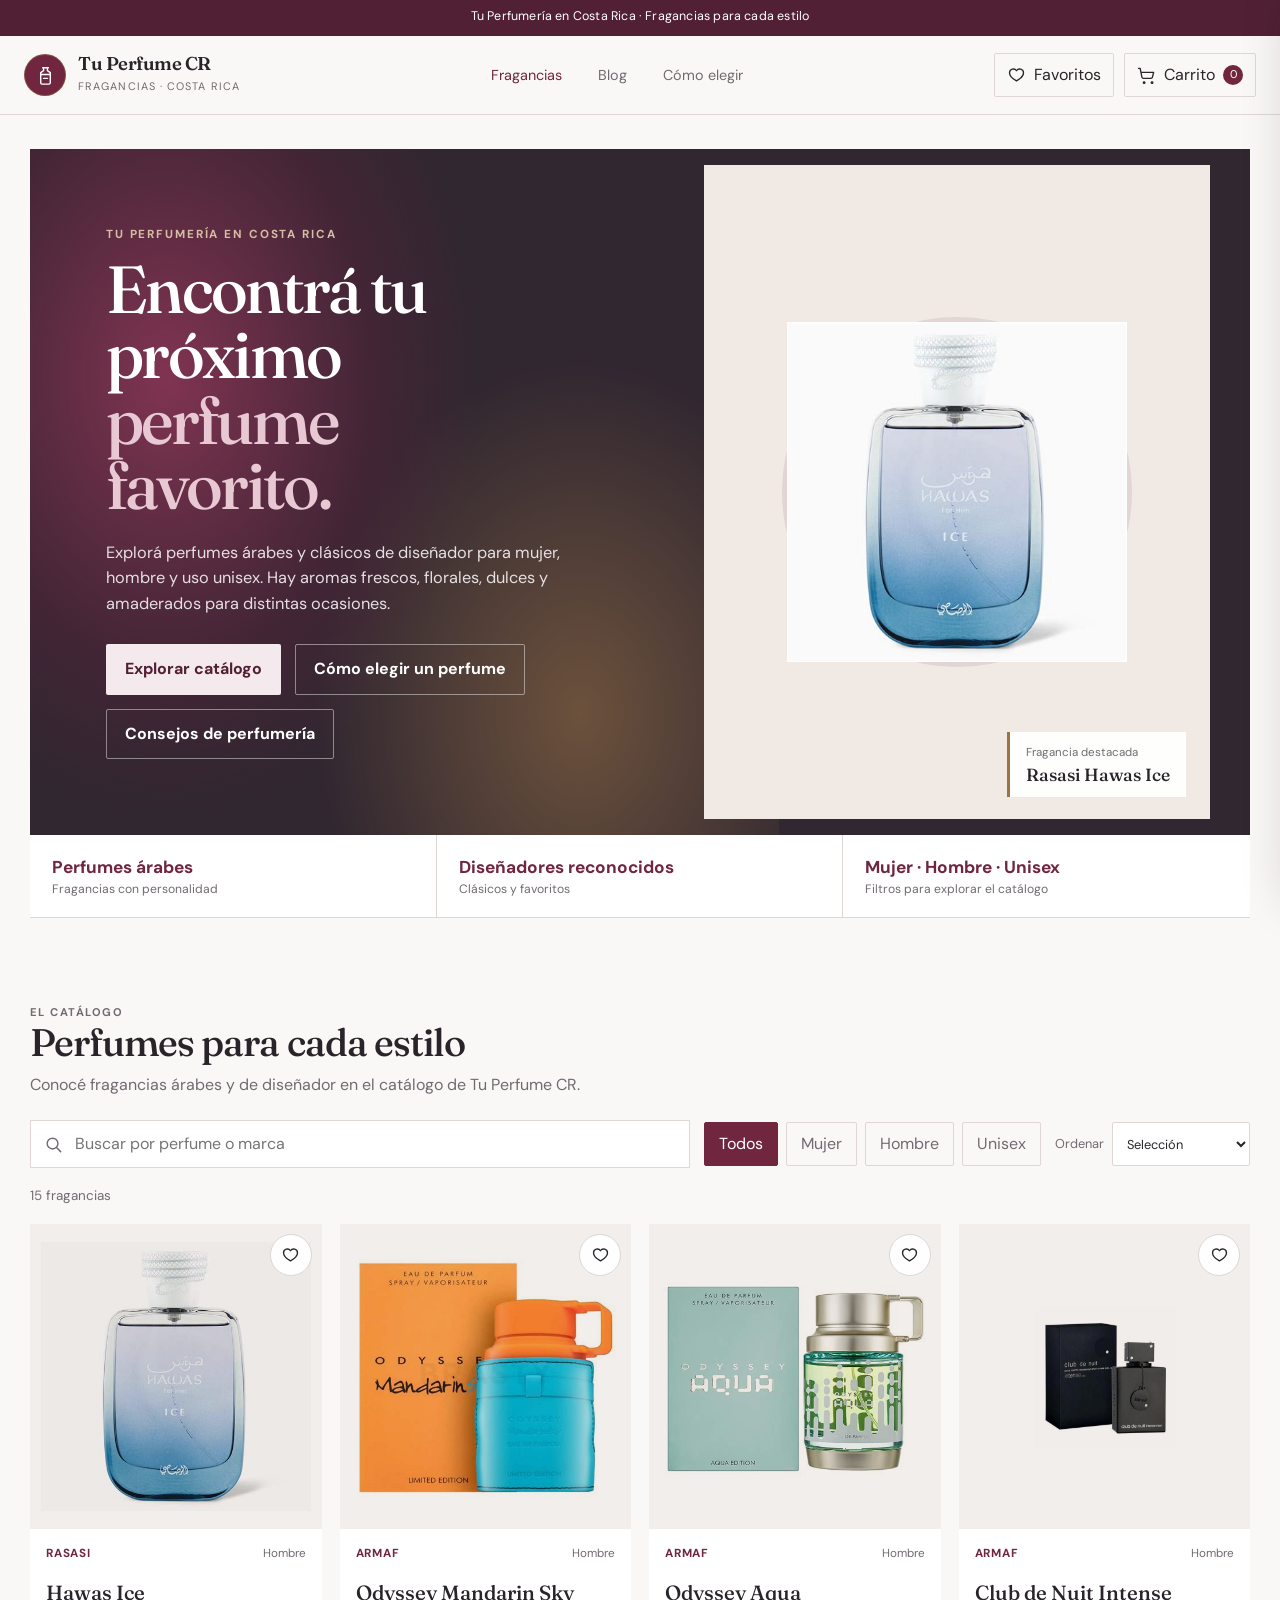
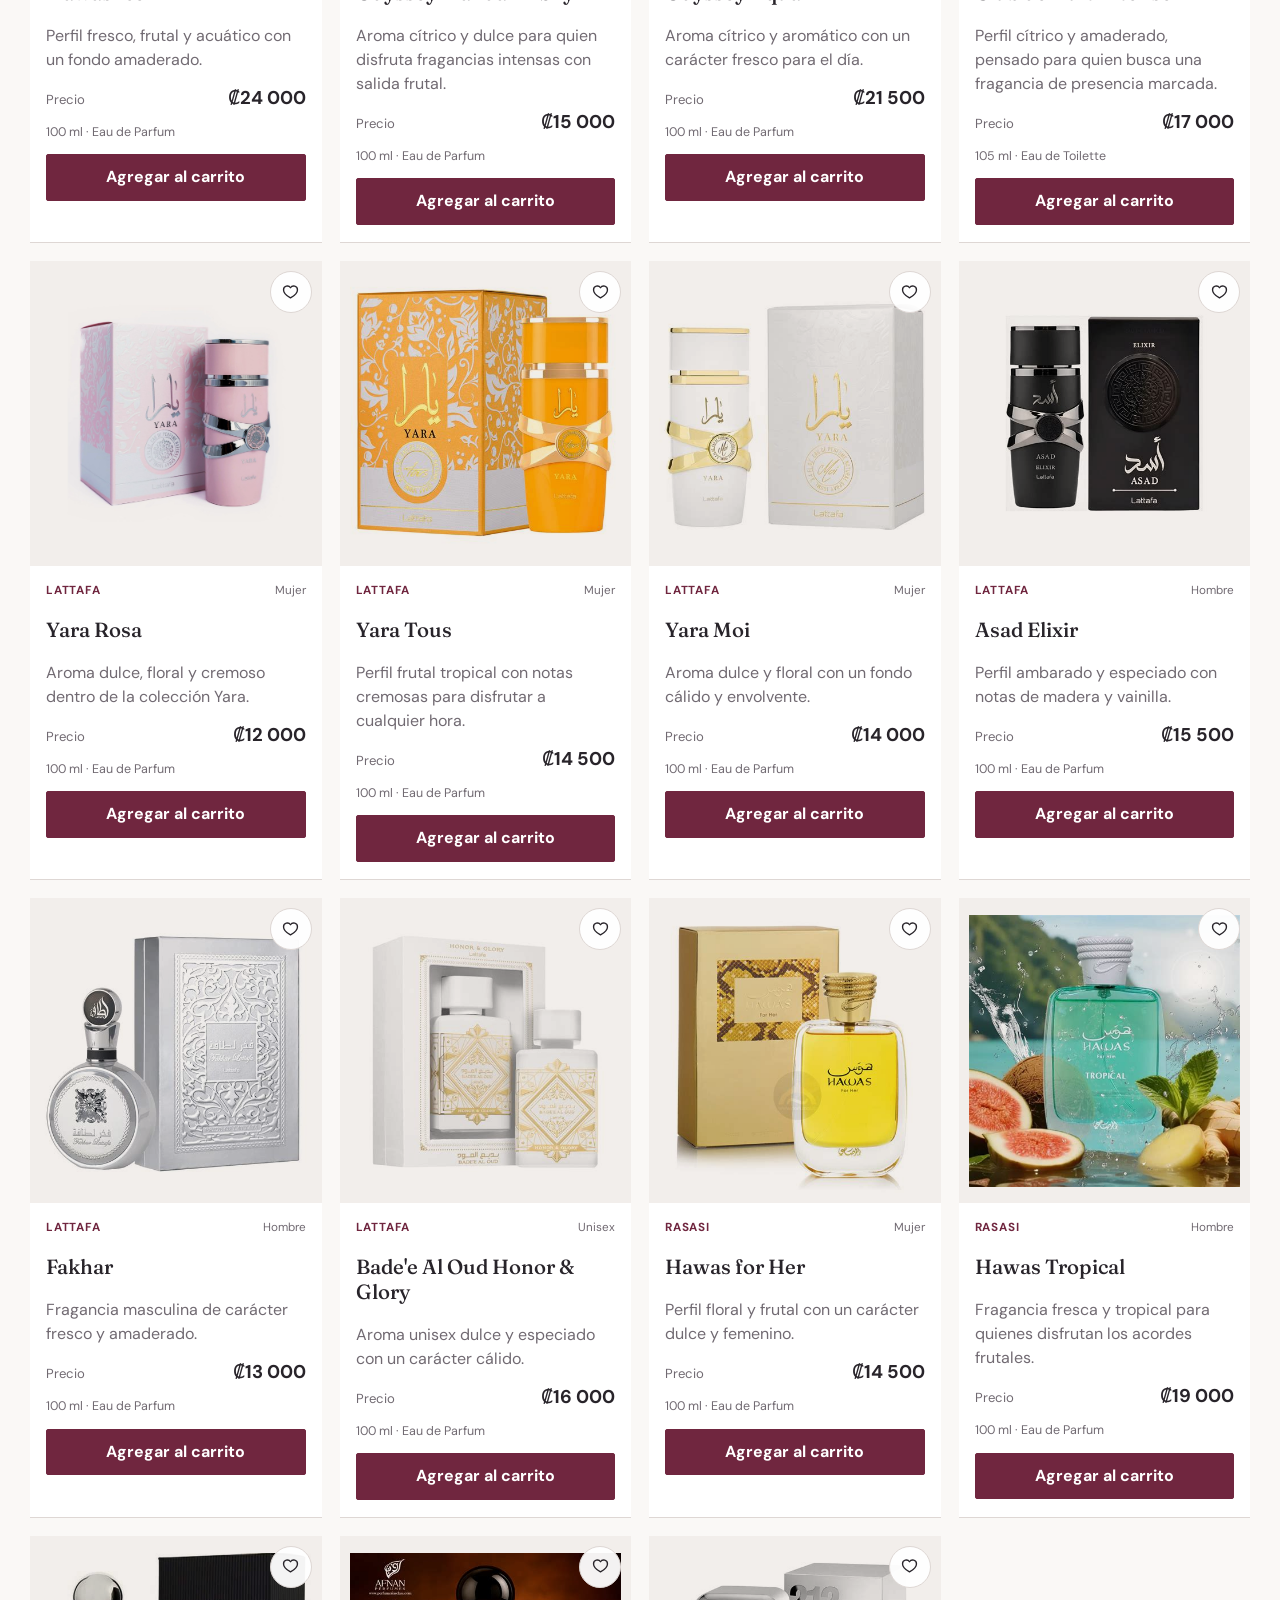
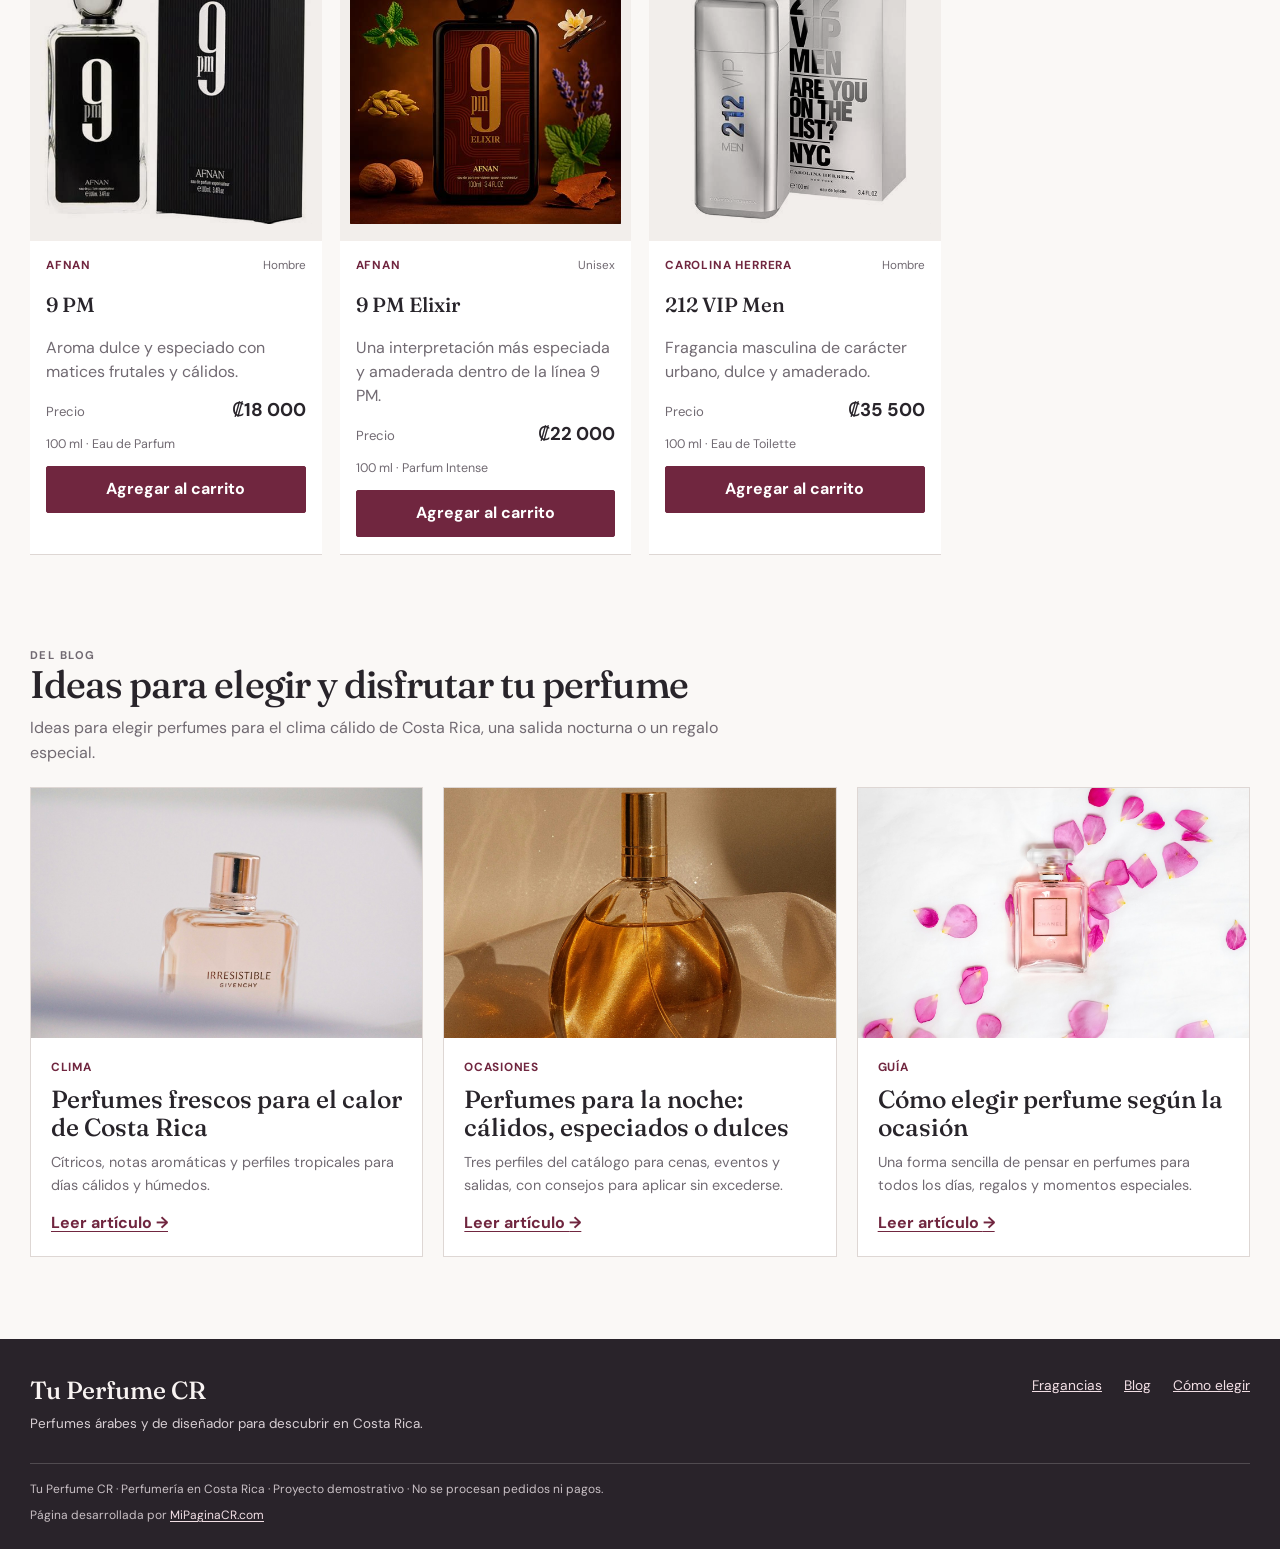
==== commit 5234afb8: "Add MiPaginaCR developer credit to site footer" ====
--- a/index.html
+++ b/index.html
@@ -10,7 +10,7 @@
   <link rel="icon" href="favicon.svg" type="image/svg+xml">
   <link rel="preconnect" href="https://fonts.googleapis.com">
   <link rel="preconnect" href="https://fonts.gstatic.com" crossorigin>
-  <link rel="stylesheet" href="styles.css?v=20261019-12">
+  <link rel="stylesheet" href="styles.css?v=20261019-13">
   <meta property="og:type" content="website">
   <meta property="og:locale" content="es_CR">
   <meta property="og:title" content="Perfumes en Costa Rica | Tu Perfume CR">
@@ -371,7 +371,7 @@
         <a href="guia.html">Cómo elegir</a>
       </nav>
     </div>
-    <div class="footer-bottom">Tu Perfume CR · Perfumería en Costa Rica · Proyecto demostrativo · No se procesan pedidos ni pagos.</div>
+    <div class="footer-bottom">Tu Perfume CR · Perfumería en Costa Rica · Proyecto demostrativo · No se procesan pedidos ni pagos.<span class="footer-credit">Página desarrollada por <a href="https://mipaginacr.com/">MiPaginaCR.com</a></span></div>
   </div>
 </footer>
 
--- a/styles.css
+++ b/styles.css
@@ -242,6 +242,8 @@
 .footer-links { display: flex; align-items: start; justify-content: end; flex-wrap: wrap; gap: 10px 22px; }
 .footer-links a { color: #f2dfe5; font-size: .86rem; }
 .footer-bottom { margin-top: 28px; padding-top: 16px; border-top: 1px solid rgba(255,255,255,.18); color: #c9c0c5; font-size: .75rem; }
+.footer-credit { display: block; margin-top: 8px; }
+.footer-credit a { color: #f2dfe5; text-underline-offset: .18em; }
 
 .backdrop { position: fixed; z-index: 70; inset: 0; background: rgba(29, 24, 29, .55); opacity: 0; transition: opacity .2s ease; }
 .backdrop.visible { opacity: 1; }
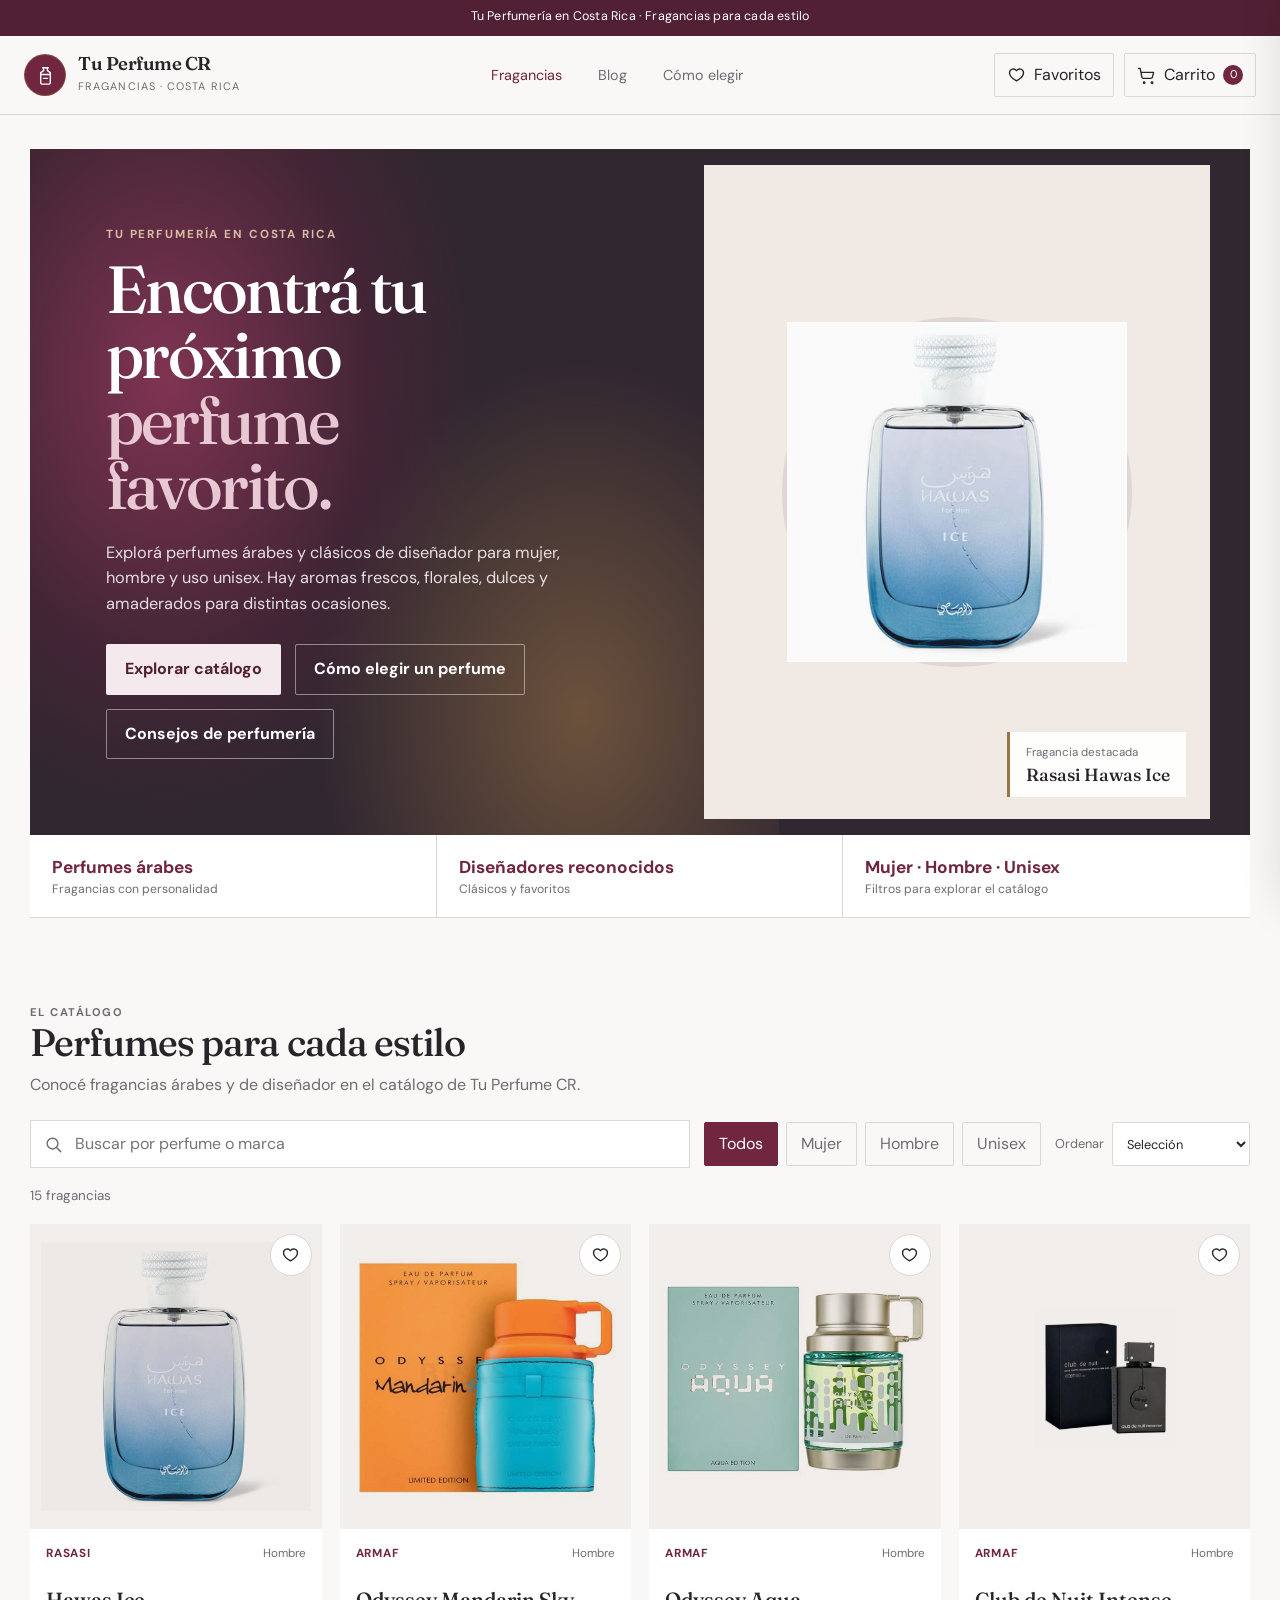
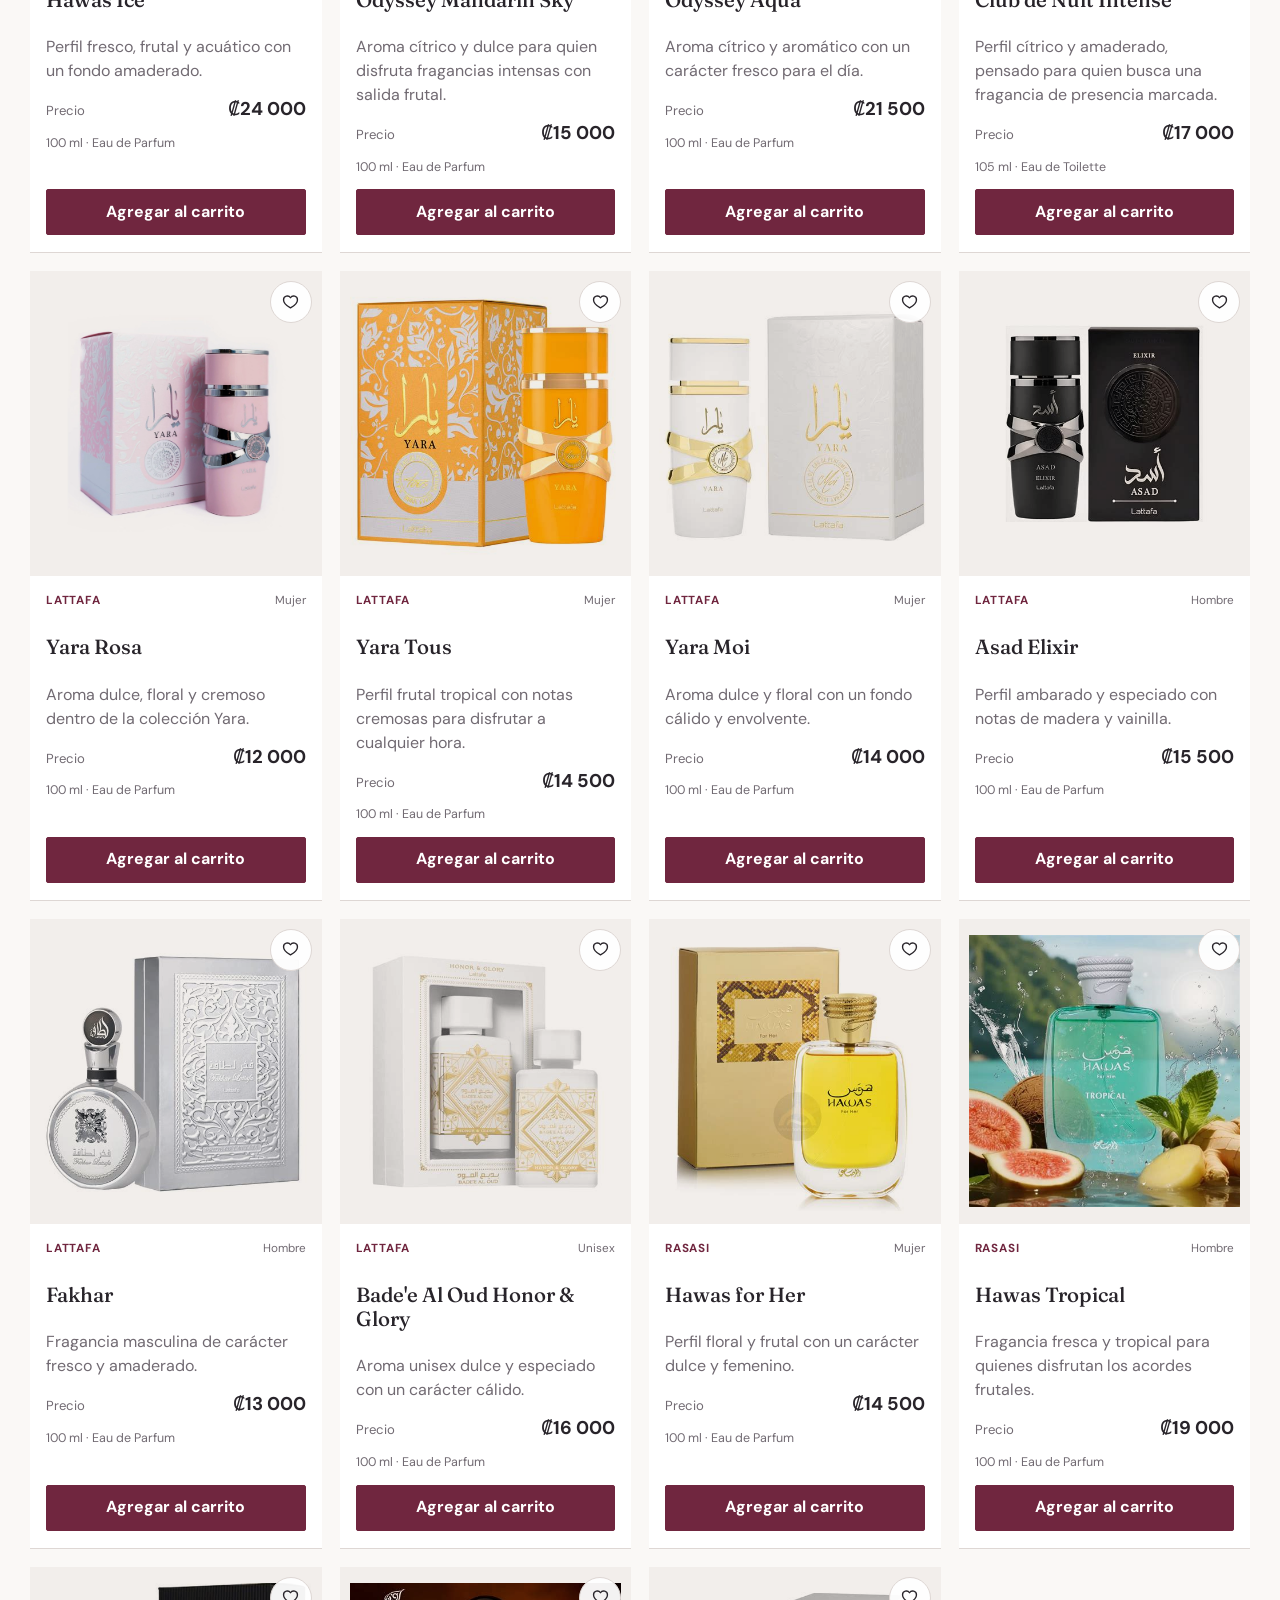
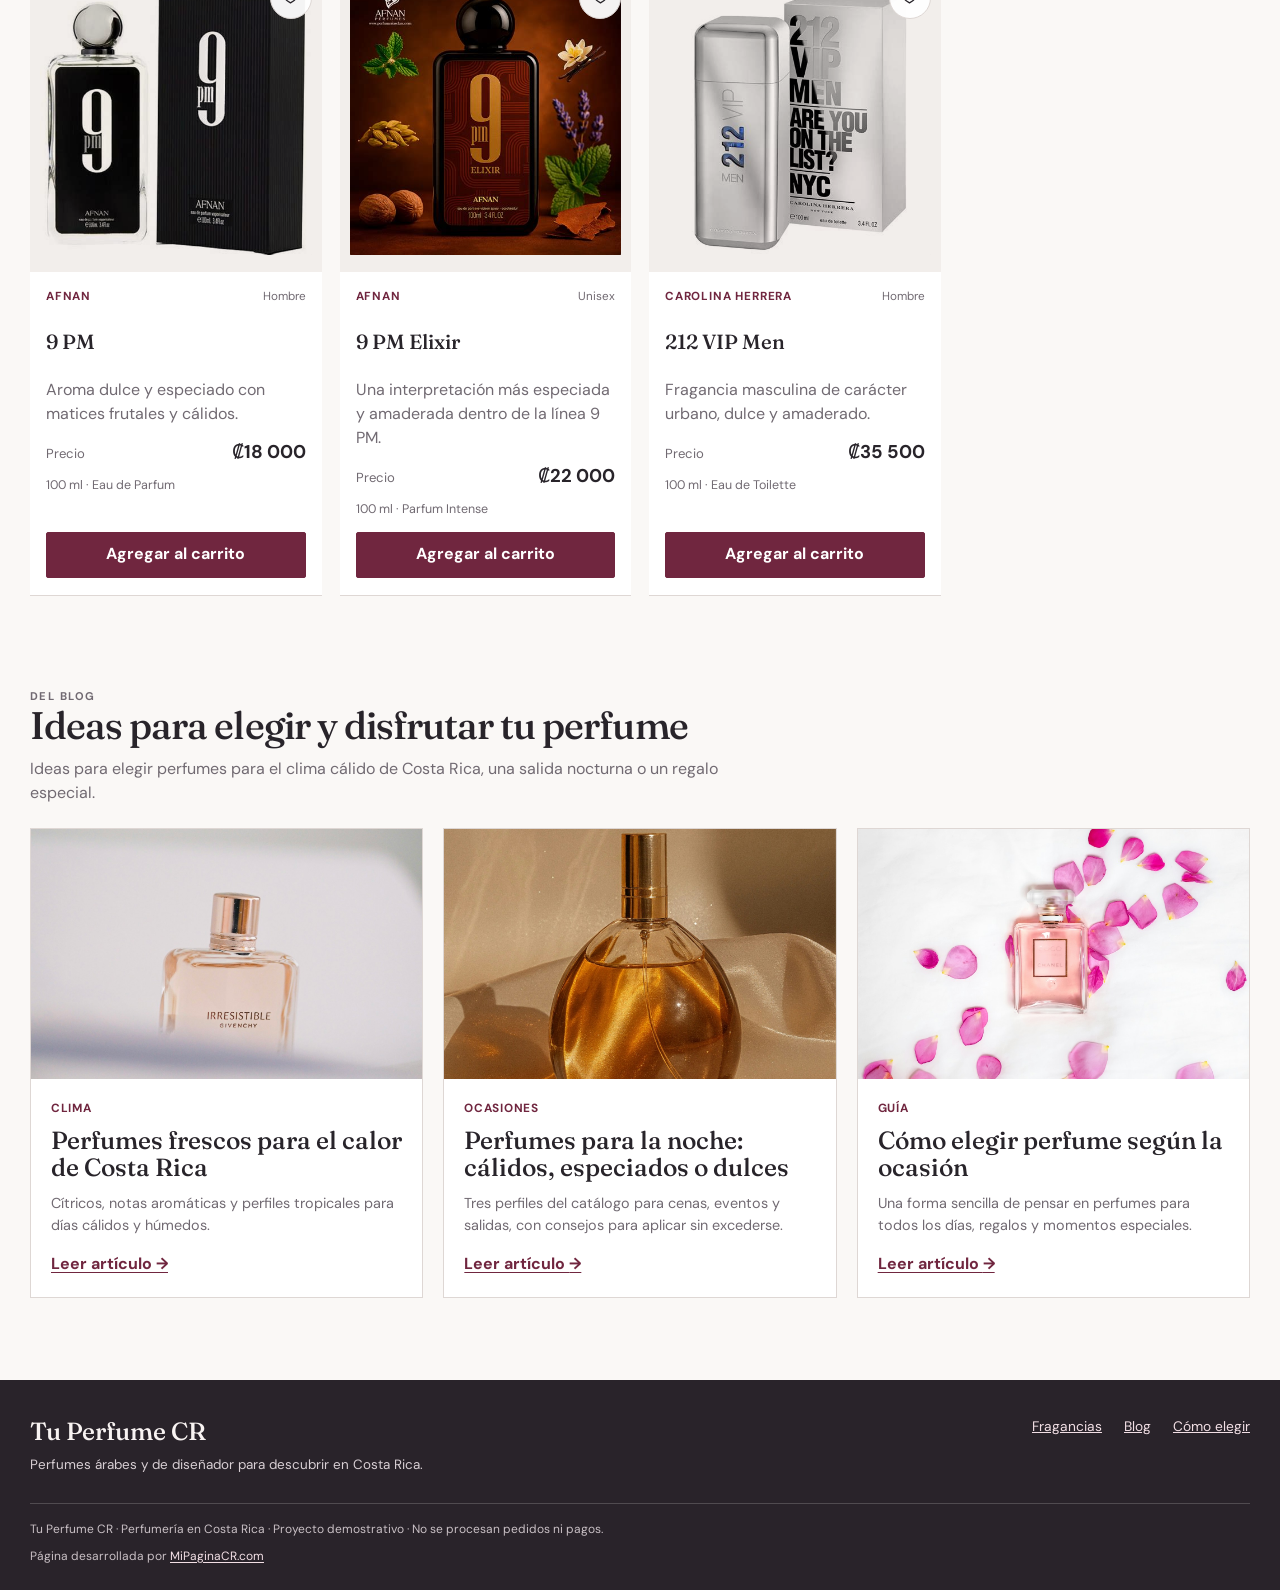
==== commit 1f147661: "Align product add-to-cart buttons across catalog cards" ====
--- a/index.html
+++ b/index.html
@@ -10,7 +10,7 @@
   <link rel="icon" href="favicon.svg" type="image/svg+xml">
   <link rel="preconnect" href="https://fonts.googleapis.com">
   <link rel="preconnect" href="https://fonts.gstatic.com" crossorigin>
-  <link rel="stylesheet" href="styles.css?v=20261019-13">
+  <link rel="stylesheet" href="styles.css?v=20261021-1">
   <meta property="og:type" content="website">
   <meta property="og:locale" content="es_CR">
   <meta property="og:title" content="Perfumes en Costa Rica | Tu Perfume CR">
--- a/styles.css
+++ b/styles.css
@@ -184,7 +184,7 @@
 .sort-wrap select { min-height: 44px; max-width: 175px; padding: 7px 30px 7px 10px; background: var(--surface); color: var(--ink); border: 1px solid var(--line); border-radius: 2px; }
 .product-count { min-height: 24px; margin: 0 0 14px; color: var(--muted); font-size: .84rem; }
 .products-grid { display: grid; grid-template-columns: repeat(4, minmax(0, 1fr)); gap: 18px; }
-.product-card { min-width: 0; background: var(--surface); border-bottom: 1px solid var(--line); transition: box-shadow .2s ease, transform .2s ease; }
+.product-card { min-width: 0; display: flex; flex-direction: column; background: var(--surface); border-bottom: 1px solid var(--line); transition: box-shadow .2s ease, transform .2s ease; }
 .product-card:hover { transform: translateY(-3px); box-shadow: var(--shadow); }
 .product-visual { position: relative; background: var(--surface-soft); overflow: hidden; }
 .product-image-button { width: 100%; display: block; padding: 10px; border: 0; background: transparent; cursor: pointer; }
@@ -197,7 +197,7 @@
 .favorite-button svg { width: 19px; height: 19px; }
 .favorite-button[aria-pressed="true"] { color: var(--wine); border-color: #b78694; background: #f4e8ec; }
 .favorite-button[aria-pressed="true"] svg { fill: var(--wine); }
-.product-body { padding: 15px 16px 17px; }
+.product-body { display: flex; flex: 1; flex-direction: column; padding: 15px 16px 17px; }
 .product-meta { display: flex; flex-wrap: wrap; justify-content: space-between; gap: 8px; color: var(--muted); font-size: .73rem; }
 .product-brand { color: var(--wine); font-weight: 700; letter-spacing: .07em; text-transform: uppercase; }
 .product-name-button { display: block; width: 100%; margin: 7px 0 4px; padding: 0; text-align: left; background: transparent; border: 0; font: 500 1.28rem/1.2 var(--font-display); cursor: pointer; }
@@ -207,8 +207,8 @@
 .product-price { display: flex; align-items: baseline; justify-content: space-between; gap: 10px; margin: 12px 0 0; color: var(--muted); font-size: .82rem; }
 .product-price strong { color: var(--ink); font-size: 1.16rem; font-variant-numeric: tabular-nums; }
 .product-spec { margin: 10px 0 0; color: var(--muted); font-size: .78rem; }
-.card-actions { display: grid; grid-template-columns: 1fr; gap: 8px; margin-top: 12px; }
-.add-button { min-height: 46px; width: 100%; padding: 10px 12px; background: var(--wine); color: #fff; border: 1px solid var(--wine); border-radius: 2px; font-weight: 700; cursor: pointer; }
+.card-actions { display: grid; grid-template-columns: 1fr; gap: 8px; margin-top: auto; padding-top: 12px; }
+.add-button { display: flex; min-height: 46px; height: 46px; width: 100%; align-items: center; justify-content: center; padding: 10px 12px; background: var(--wine); color: #fff; border: 1px solid var(--wine); border-radius: 2px; font-weight: 700; cursor: pointer; }
 .add-button:hover { background: var(--wine-deep); }
 .empty-state { grid-column: 1 / -1; padding: 40px 22px; background: var(--surface); border: 1px solid var(--line); text-align: center; }
 .empty-state h3 { margin: 0; font: 500 1.7rem var(--font-display); }
